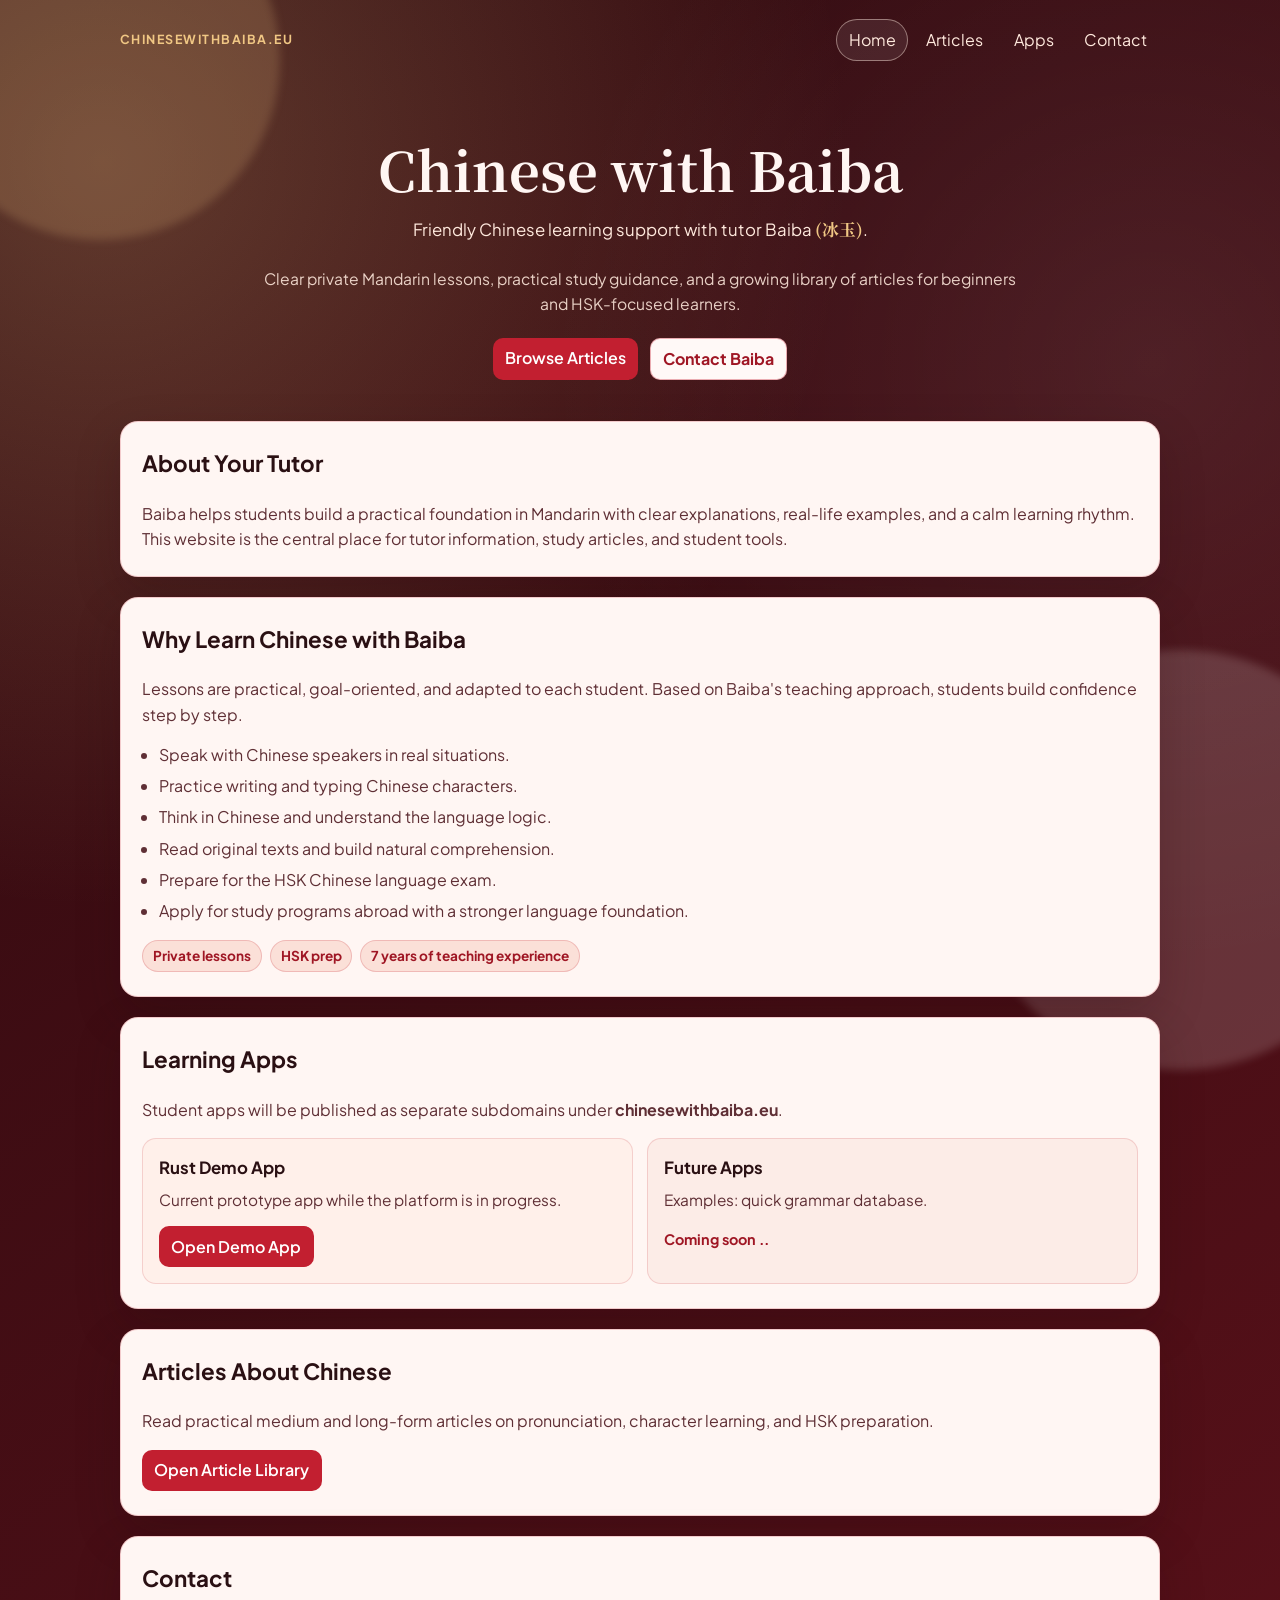
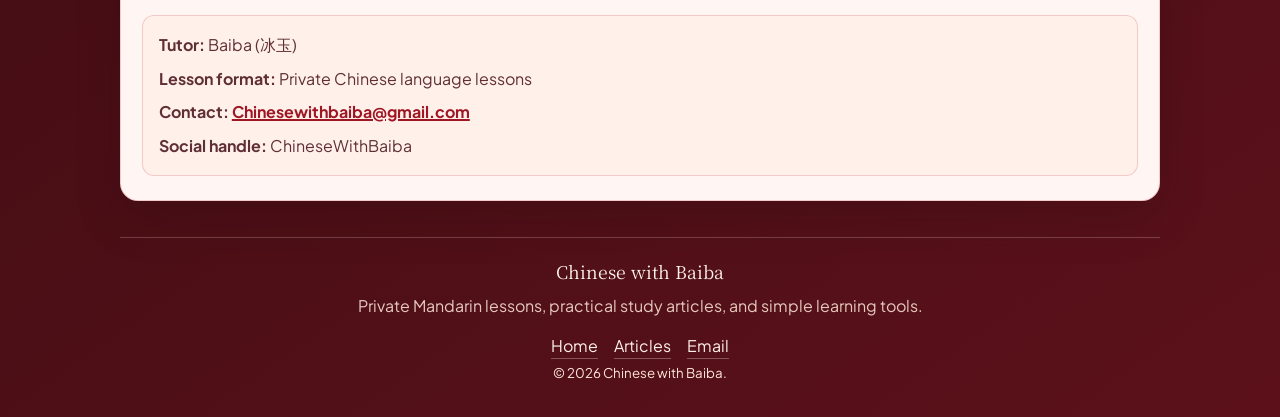
==== index.html @ e91f938c "Unify site navigation and layout" ====
<!DOCTYPE html>
<html lang="en">
<head>
  <meta charset="UTF-8">
  <meta name="viewport" content="width=device-width, initial-scale=1.0">
  <meta name="description" content="Chinese with Baiba - Learn Chinese with tutor Baiba (冰玉). Discover resources and student apps.">
  <title>Chinese with Baiba</title>
  <link rel="preconnect" href="https://fonts.googleapis.com">
  <link rel="preconnect" href="https://fonts.gstatic.com" crossorigin>
  <link href="https://fonts.googleapis.com/css2?family=Noto+Serif+SC:wght@500;700&family=Plus+Jakarta+Sans:wght@400;500;700&display=swap" rel="stylesheet">
  <link rel="stylesheet" href="assets/css/styles.css">
</head>
<body>
  <a class="skip-link" href="#mainContent">Skip to main content</a>
  <div class="bg-shape bg-shape-left" aria-hidden="true"></div>
  <div class="bg-shape bg-shape-right" aria-hidden="true"></div>

  <nav class="wrapper top-nav fade-up" aria-label="Primary navigation">
    <a class="site-label site-home-link" href="index.html">chinesewithbaiba.eu</a>
    <div class="nav-links">
      <a class="nav-link" href="index.html" aria-current="page">Home</a>
      <a class="nav-link" href="articles.html">Articles</a>
      <a class="nav-link" href="#apps">Apps</a>
      <a class="nav-link" href="#contact">Contact</a>
    </div>
  </nav>

  <header class="site-header wrapper fade-up" id="top">
    <h1>Chinese with Baiba</h1>
    <p class="subtitle">
      Friendly Chinese learning support with tutor Baiba
      <span class="chinese-name" id="chineseName">(冰玉)</span>.
    </p>
    <p class="hero-support">
      Clear private Mandarin lessons, practical study guidance, and a growing library of articles
      for beginners and HSK-focused learners.
    </p>
    <div class="hero-actions" aria-label="Primary actions">
      <a class="app-link" href="articles.html">Browse Articles</a>
      <a class="outline-link" href="#contact">Contact Baiba</a>
    </div>
  </header>

  <main class="wrapper content" id="mainContent">
    <section class="panel fade-up delay-1">
      <h2>About Your Tutor</h2>
      <p>
        Baiba helps students build a practical foundation in Mandarin with clear explanations,
        real-life examples, and a calm learning rhythm. This website is the central place for
        tutor information, study articles, and student tools.
      </p>
    </section>

    <section class="panel fade-up delay-2">
      <h2>Why Learn Chinese with Baiba</h2>
      <p>
        Lessons are practical, goal-oriented, and adapted to each student. Based on Baiba's
        teaching approach, students build confidence step by step.
      </p>
      <ul class="benefits-list">
        <li>Speak with Chinese speakers in real situations.</li>
        <li>Practice writing and typing Chinese characters.</li>
        <li>Think in Chinese and understand the language logic.</li>
        <li>Read original texts and build natural comprehension.</li>
        <li>Prepare for the HSK Chinese language exam.</li>
        <li>Apply for study programs abroad with a stronger language foundation.</li>
      </ul>
      <div class="tags" aria-label="Course focus tags">
        <span class="tag">Private lessons</span>
        <span class="tag">HSK prep</span>
        <span class="tag">7 years of teaching experience</span>
      </div>
    </section>

    <section class="panel fade-up delay-3" id="apps">
      <h2>Learning Apps</h2>
      <p>
        Student apps will be published as separate subdomains under
        <strong>chinesewithbaiba.eu</strong>.
      </p>

      <div class="apps-grid">
        <article class="app-card">
          <h3>Rust Demo App</h3>
          <p>Current prototype app while the platform is in progress.</p>
          <a class="app-link" href="https://medveduska.github.io/myRustDemoProject/" target="_blank" rel="noopener noreferrer">Open Demo App</a>
        </article>

        <article class="app-card muted">
          <h3>Future Apps</h3>
          <p>Examples: quick grammar database.</p>
          <span class="coming-soon">Coming soon ..</span>
        </article>
      </div>
    </section>

    <section class="panel fade-up delay-4">
      <h2>Articles About Chinese</h2>
      <p>
        Read practical medium and long-form articles on pronunciation, character learning,
        and HSK preparation.
      </p>
      <p class="section-actions">
        <a class="app-link" href="articles.html">Open Article Library</a>
      </p>
    </section>

    <section class="panel fade-up delay-4" id="contact">
      <h2>Contact</h2>
      <div class="contact-card">
        <p><strong>Tutor:</strong> Baiba (冰玉)</p>
        <p><strong>Lesson format:</strong> Private Chinese language lessons</p>
        <p><strong>Contact:</strong> <a class="mail-link" href="mailto:Chinesewithbaiba@gmail.com">Chinesewithbaiba@gmail.com</a></p>
        <p><strong>Social handle:</strong> ChineseWithBaiba</p>
      </div>
    </section>
  </main>

  <footer class="site-footer wrapper fade-up delay-4">
    <div class="footer-content">
      <p class="footer-title">Chinese with Baiba</p>
      <p class="footer-copy">Private Mandarin lessons, practical study articles, and simple learning tools.</p>
      <div class="footer-links" aria-label="Footer links">
        <a href="index.html">Home</a>
        <a href="articles.html">Articles</a>
        <a href="mailto:Chinesewithbaiba@gmail.com">Email</a>
      </div>
      <small>&copy; <span id="year"></span> Chinese with Baiba.</small>
    </div>
  </footer>

  <script src="assets/js/main.js"></script>
</body>
</html>
---- assets/css/styles.css ----
:root {
  --bg-deep: #2d0a0f;
  --bg-warm: #5c111a;
  --surface: #fff6f3;
  --surface-strong: #fff0ea;
  --text: #2a1013;
  --text-soft: #5f2f35;
  --accent: #c21f30;
  --accent-dark: #9f1624;
  --gold-soft: #f0c784;
  --line: rgba(194, 31, 48, 0.2);
  --shadow: 0 18px 45px rgba(36, 8, 12, 0.22);
}

* {
  box-sizing: border-box;
}

html {
  scroll-behavior: smooth;
}

body {
  margin: 0;
  font-family: "Plus Jakarta Sans", "Segoe UI", sans-serif;
  color: var(--text);
  background:
    radial-gradient(circle at 8% 8%, rgba(240, 199, 132, 0.25), transparent 34%),
    radial-gradient(circle at 90% 18%, rgba(255, 255, 255, 0.08), transparent 30%),
    linear-gradient(145deg, var(--bg-deep), var(--bg-warm));
  min-height: 100vh;
  line-height: 1.6;
  position: relative;
  overflow-x: hidden;
}

a {
  transition: color 180ms ease, background-color 180ms ease, border-color 180ms ease, opacity 180ms ease;
}

a:focus-visible {
  outline: 3px solid rgba(240, 199, 132, 0.9);
  outline-offset: 3px;
}

.wrapper {
  width: min(1040px, 92%);
  margin-inline: auto;
}

.skip-link {
  position: absolute;
  left: 1rem;
  top: -3rem;
  z-index: 5;
  background: #fff8f4;
  color: var(--accent-dark);
  padding: 0.7rem 0.95rem;
  border-radius: 12px;
  font-weight: 700;
  text-decoration: none;
}

.skip-link:focus {
  top: 1rem;
}

.bg-shape {
  position: fixed;
  border-radius: 999px;
  filter: blur(4px);
  z-index: 0;
  pointer-events: none;
}

.bg-shape-left {
  width: 360px;
  height: 360px;
  background: rgba(240, 199, 132, 0.18);
  top: -120px;
  left: -80px;
}

.bg-shape-right {
  width: 420px;
  height: 420px;
  background: rgba(255, 242, 238, 0.16);
  bottom: -170px;
  right: -110px;
}

.site-header {
  position: relative;
  z-index: 1;
  text-align: center;
  padding: 4.4rem 0 2rem;
}

.site-label {
  margin: 0;
  color: var(--gold-soft);
  letter-spacing: 0.12em;
  text-transform: uppercase;
  font-size: 0.78rem;
  font-weight: 700;
}

.site-home-link {
  text-decoration: none;
}

.site-header h1 {
  margin: 0.4rem 0 0;
  color: #fff6f3;
  font-family: "Noto Serif SC", serif;
  font-size: clamp(2.1rem, 4.2vw, 3.4rem);
  line-height: 1.15;
}

.subtitle {
  margin: 1rem auto 1.4rem;
  max-width: 680px;
  color: #ffe9dd;
  font-size: 1.05rem;
}

.hero-support {
  margin: 0 auto;
  max-width: 760px;
  color: rgba(255, 233, 221, 0.88);
  font-size: 0.98rem;
}

.hero-actions {
  margin-top: 1.35rem;
  display: flex;
  justify-content: center;
  flex-wrap: wrap;
  gap: 0.75rem;
}

.chinese-name {
  font-family: "Noto Serif SC", serif;
  font-weight: 700;
  color: var(--gold-soft);
}

.content {
  position: relative;
  z-index: 1;
  display: grid;
  gap: 1.25rem;
  padding: 0.6rem 0 2rem;
}

.panel {
  background: var(--surface);
  border: 1px solid var(--line);
  border-radius: 18px;
  box-shadow: var(--shadow);
  padding: 1.5rem 1.3rem;
}

.panel h2 {
  margin-top: 0;
  font-size: 1.4rem;
}

.panel p {
  margin-bottom: 0;
  color: var(--text-soft);
}

.benefits-list {
  margin: 0.9rem 0 0;
  padding-left: 1.1rem;
  color: var(--text-soft);
  display: grid;
  gap: 0.35rem;
}

.tags {
  margin-top: 1rem;
  display: flex;
  flex-wrap: wrap;
  gap: 0.5rem;
}

.tag {
  background: #fbe0d8;
  color: var(--accent-dark);
  border: 1px solid rgba(194, 31, 48, 0.2);
  border-radius: 999px;
  padding: 0.28rem 0.62rem;
  font-size: 0.85rem;
  font-weight: 700;
}

.apps-grid {
  margin-top: 1rem;
  display: grid;
  grid-template-columns: repeat(auto-fit, minmax(230px, 1fr));
  gap: 0.9rem;
}

.app-card {
  border: 1px solid rgba(194, 31, 48, 0.16);
  background: var(--surface-strong);
  border-radius: 14px;
  padding: 1rem;
}

.app-card h3 {
  margin: 0 0 0.4rem;
  font-size: 1.05rem;
}

.app-card p {
  margin: 0 0 0.8rem;
  font-size: 0.96rem;
}

.app-link {
  display: inline-block;
  text-decoration: none;
  color: #ffffff;
  background: var(--accent);
  border-radius: 10px;
  padding: 0.48rem 0.78rem;
  font-weight: 600;
}

.app-link:hover {
  background: var(--accent-dark);
}

.secondary-action {
  margin-left: 0.55rem;
}

.section-actions {
  margin-top: 1rem;
}

.outline-link {
  display: inline-block;
  text-decoration: none;
  color: var(--accent-dark);
  border: 1px solid rgba(194, 31, 48, 0.35);
  border-radius: 10px;
  padding: 0.45rem 0.75rem;
  font-weight: 700;
  background: #fff9f7;
}

.outline-link:hover {
  background: #fcece7;
}

.muted {
  background: #fcece7;
}

.coming-soon {
  color: var(--accent-dark);
  font-weight: 700;
  font-size: 0.9rem;
}

.contact-card {
  margin-top: 0.9rem;
  background: var(--surface-strong);
  border: 1px solid rgba(194, 31, 48, 0.18);
  border-radius: 12px;
  padding: 1rem;
}

.contact-card p {
  margin: 0 0 0.5rem;
}

.contact-card p:last-child {
  margin-bottom: 0;
}

.mail-link {
  color: var(--accent-dark);
  font-weight: 700;
  text-decoration-thickness: 2px;
}

.site-footer {
  position: relative;
  z-index: 1;
  text-align: center;
  padding: 0.3rem 0 2rem;
  color: #ffe6d9;
}

.footer-content {
  border-top: 1px solid rgba(255, 233, 221, 0.22);
  padding-top: 1.2rem;
}

.footer-title {
  margin: 0;
  font-family: "Noto Serif SC", serif;
  font-size: 1.1rem;
  color: #fff3ee;
}

.footer-copy {
  margin: 0.45rem auto 0;
  max-width: 620px;
  color: rgba(255, 230, 217, 0.86);
}

.footer-links {
  margin-top: 0.9rem;
  display: flex;
  justify-content: center;
  flex-wrap: wrap;
  gap: 1rem;
}

.footer-links a {
  color: #fff0e7;
  text-decoration: none;
  border-bottom: 1px solid rgba(255, 240, 231, 0.3);
}

.footer-links a:hover {
  border-color: rgba(255, 240, 231, 0.8);
}

.top-nav {
  position: relative;
  z-index: 1;
  display: flex;
  align-items: center;
  justify-content: space-between;
  gap: 1rem;
  flex-wrap: wrap;
  padding-top: 1.2rem;
}

.top-nav .site-label {
  margin: 0;
}

.nav-links {
  display: flex;
  align-items: center;
  flex-wrap: wrap;
  gap: 0.35rem;
}

.nav-link,
.top-nav .back-link {
  color: #ffe9dd;
  text-decoration: none;
  border: 1px solid transparent;
  border-radius: 999px;
  padding: 0.45rem 0.72rem;
}

.nav-link:hover,
.top-nav .back-link:hover {
  border-color: rgba(255, 233, 221, 0.28);
  background: rgba(255, 255, 255, 0.06);
}

.nav-link[aria-current="page"] {
  border-color: rgba(255, 233, 221, 0.45);
  background: rgba(255, 255, 255, 0.08);
}

.article-list {
  display: grid;
  gap: 1rem;
}

.article-card {
  border: 1px solid rgba(194, 31, 48, 0.16);
  background: var(--surface-strong);
  border-radius: 14px;
  padding: 1rem;
}

.article-card h3 {
  margin-top: 0;
  margin-bottom: 0.45rem;
}

.article-card .article-meta {
  margin: 0 0 0.65rem;
  color: var(--accent-dark);
  font-size: 0.9rem;
  font-weight: 600;
}

.article-tags {
  display: flex;
  flex-wrap: wrap;
  gap: 0.4rem;
  margin: 0.75rem 0;
}

.article-tag {
  background: #fbe0d8;
  color: var(--accent-dark);
  border: 1px solid rgba(194, 31, 48, 0.2);
  border-radius: 999px;
  padding: 0.2rem 0.58rem;
  font-size: 0.8rem;
  font-weight: 700;
}

.article-layout {
  position: relative;
  z-index: 1;
  padding-bottom: 2rem;
}

.article-breadcrumb {
  margin-top: 0;
  margin-bottom: 1rem;
}

.article-breadcrumb .back-link {
  color: var(--accent-dark);
  font-weight: 700;
  text-decoration: none;
}

.article-breadcrumb .back-link:hover {
  text-decoration: underline;
}

.article-body {
  color: var(--text-soft);
}

.article-body h2,
.article-body h3 {
  color: var(--text);
  margin-top: 1.3rem;
  margin-bottom: 0.5rem;
}

.article-body p {
  margin: 0 0 0.85rem;
}

.article-body ul {
  margin-top: 0.4rem;
}

.fade-up {
  opacity: 0;
  transform: translateY(10px);
  animation: fadeUp 600ms ease forwards;
}

.delay-1 {
  animation-delay: 80ms;
}

.delay-2 {
  animation-delay: 160ms;
}

.delay-3 {
  animation-delay: 240ms;
}

.delay-4 {
  animation-delay: 320ms;
}

@keyframes fadeUp {
  to {
    opacity: 1;
    transform: translateY(0);
  }
}

@media (max-width: 640px) {
  .site-header {
    padding-top: 3.1rem;
  }

  .top-nav {
    justify-content: center;
  }

  .nav-links {
    justify-content: center;
  }

  .hero-actions,
  .section-actions {
    display: flex;
    flex-wrap: wrap;
    gap: 0.7rem;
  }

  .secondary-action {
    margin-left: 0;
  }

  .panel {
    padding: 1.2rem 1rem;
  }
}

@media (prefers-reduced-motion: reduce) {
  html {
    scroll-behavior: auto;
  }

  a {
    transition: none;
  }

  .fade-up {
    opacity: 1;
    transform: none;
    animation: none;
  }
}
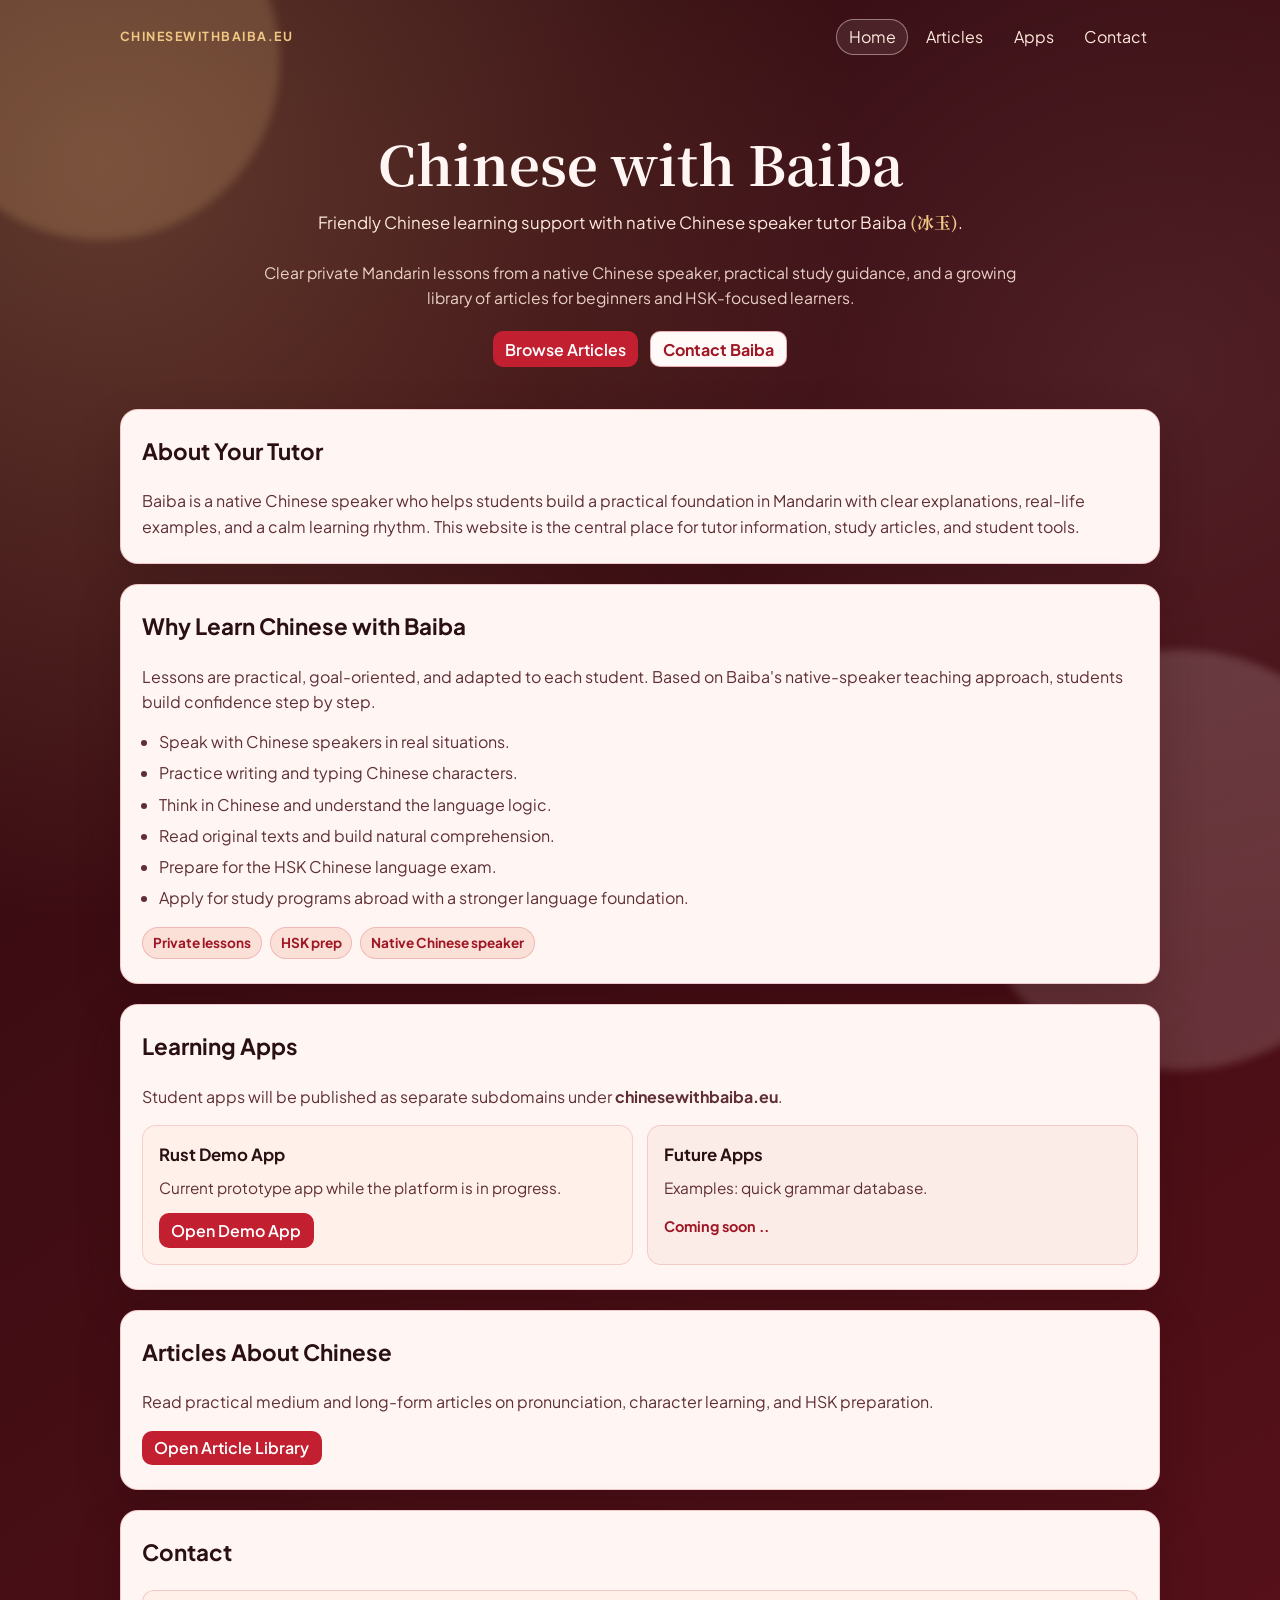
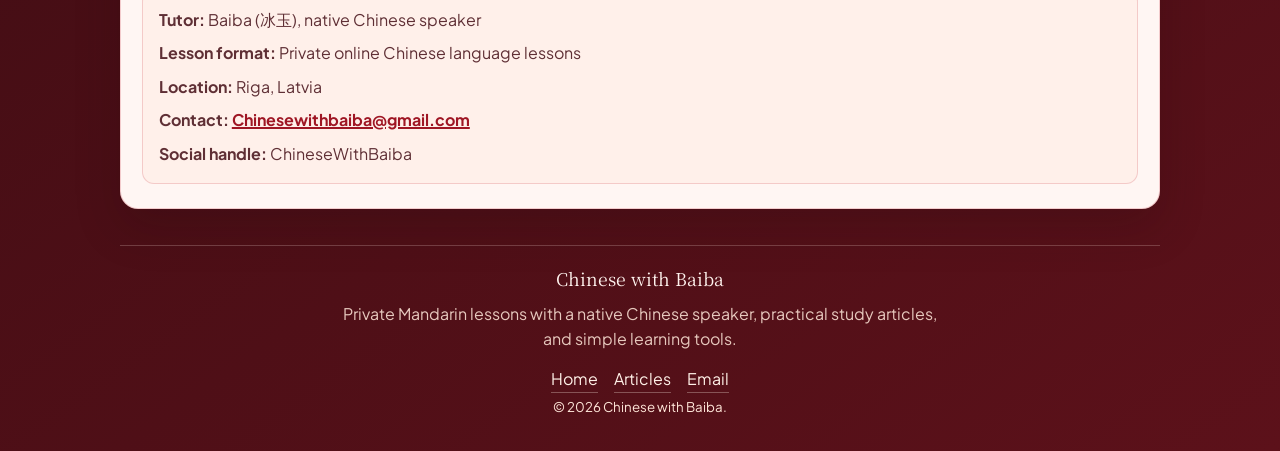
==== commit b2b2408f: "Refine site copy and button alignment" ====
--- a/index.html
+++ b/index.html
@@ -3,7 +3,7 @@
 <head>
   <meta charset="UTF-8">
   <meta name="viewport" content="width=device-width, initial-scale=1.0">
-  <meta name="description" content="Chinese with Baiba - Learn Chinese with tutor Baiba (冰玉). Discover resources and student apps.">
+  <meta name="description" content="Chinese with Baiba - Learn Chinese with native Chinese speaker tutor Baiba (冰玉). Discover resources and student apps.">
   <title>Chinese with Baiba</title>
   <link rel="preconnect" href="https://fonts.googleapis.com">
   <link rel="preconnect" href="https://fonts.gstatic.com" crossorigin>
@@ -28,11 +28,11 @@
   <header class="site-header wrapper fade-up" id="top">
     <h1>Chinese with Baiba</h1>
     <p class="subtitle">
-      Friendly Chinese learning support with tutor Baiba
+      Friendly Chinese learning support with native Chinese speaker tutor Baiba
       <span class="chinese-name" id="chineseName">(冰玉)</span>.
     </p>
     <p class="hero-support">
-      Clear private Mandarin lessons, practical study guidance, and a growing library of articles
+      Clear private Mandarin lessons from a native Chinese speaker, practical study guidance, and a growing library of articles
       for beginners and HSK-focused learners.
     </p>
     <div class="hero-actions" aria-label="Primary actions">
@@ -45,8 +45,8 @@
     <section class="panel fade-up delay-1">
       <h2>About Your Tutor</h2>
       <p>
-        Baiba helps students build a practical foundation in Mandarin with clear explanations,
-        real-life examples, and a calm learning rhythm. This website is the central place for
+        Baiba is a native Chinese speaker who helps students build a practical foundation in Mandarin
+        with clear explanations, real-life examples, and a calm learning rhythm. This website is the central place for
         tutor information, study articles, and student tools.
       </p>
     </section>
@@ -54,7 +54,7 @@
     <section class="panel fade-up delay-2">
       <h2>Why Learn Chinese with Baiba</h2>
       <p>
-        Lessons are practical, goal-oriented, and adapted to each student. Based on Baiba's
+        Lessons are practical, goal-oriented, and adapted to each student. Based on Baiba's native-speaker
         teaching approach, students build confidence step by step.
       </p>
       <ul class="benefits-list">
@@ -68,7 +68,7 @@
       <div class="tags" aria-label="Course focus tags">
         <span class="tag">Private lessons</span>
         <span class="tag">HSK prep</span>
-        <span class="tag">7 years of teaching experience</span>
+        <span class="tag">Native Chinese speaker</span>
       </div>
     </section>
 
@@ -108,8 +108,9 @@
     <section class="panel fade-up delay-4" id="contact">
       <h2>Contact</h2>
       <div class="contact-card">
-        <p><strong>Tutor:</strong> Baiba (冰玉)</p>
-        <p><strong>Lesson format:</strong> Private Chinese language lessons</p>
+        <p><strong>Tutor:</strong> Baiba (冰玉), native Chinese speaker</p>
+        <p><strong>Lesson format:</strong> Private online Chinese language lessons</p>
+        <p><strong>Location:</strong> Riga, Latvia</p>
         <p><strong>Contact:</strong> <a class="mail-link" href="mailto:Chinesewithbaiba@gmail.com">Chinesewithbaiba@gmail.com</a></p>
         <p><strong>Social handle:</strong> ChineseWithBaiba</p>
       </div>
@@ -119,7 +120,7 @@
   <footer class="site-footer wrapper fade-up delay-4">
     <div class="footer-content">
       <p class="footer-title">Chinese with Baiba</p>
-      <p class="footer-copy">Private Mandarin lessons, practical study articles, and simple learning tools.</p>
+      <p class="footer-copy">Private Mandarin lessons with a native Chinese speaker, practical study articles, and simple learning tools.</p>
       <div class="footer-links" aria-label="Footer links">
         <a href="index.html">Home</a>
         <a href="articles.html">Articles</a>
--- a/assets/css/styles.css
+++ b/assets/css/styles.css
@@ -221,13 +221,16 @@
 }
 
 .app-link {
-  display: inline-block;
+  display: inline-flex;
+  align-items: center;
+  justify-content: center;
   text-decoration: none;
   color: #ffffff;
   background: var(--accent);
   border-radius: 10px;
   padding: 0.48rem 0.78rem;
   font-weight: 600;
+  line-height: 1.2;
 }
 
 .app-link:hover {
@@ -243,7 +246,9 @@
 }
 
 .outline-link {
-  display: inline-block;
+  display: inline-flex;
+  align-items: center;
+  justify-content: center;
   text-decoration: none;
   color: var(--accent-dark);
   border: 1px solid rgba(194, 31, 48, 0.35);
@@ -251,6 +256,7 @@
   padding: 0.45rem 0.75rem;
   font-weight: 700;
   background: #fff9f7;
+  line-height: 1.2;
 }
 
 .outline-link:hover {
@@ -359,9 +365,13 @@
 .top-nav .back-link {
   color: #ffe9dd;
   text-decoration: none;
+  display: inline-flex;
+  align-items: center;
+  justify-content: center;
   border: 1px solid transparent;
   border-radius: 999px;
   padding: 0.45rem 0.72rem;
+  line-height: 1.2;
 }
 
 .nav-link:hover,
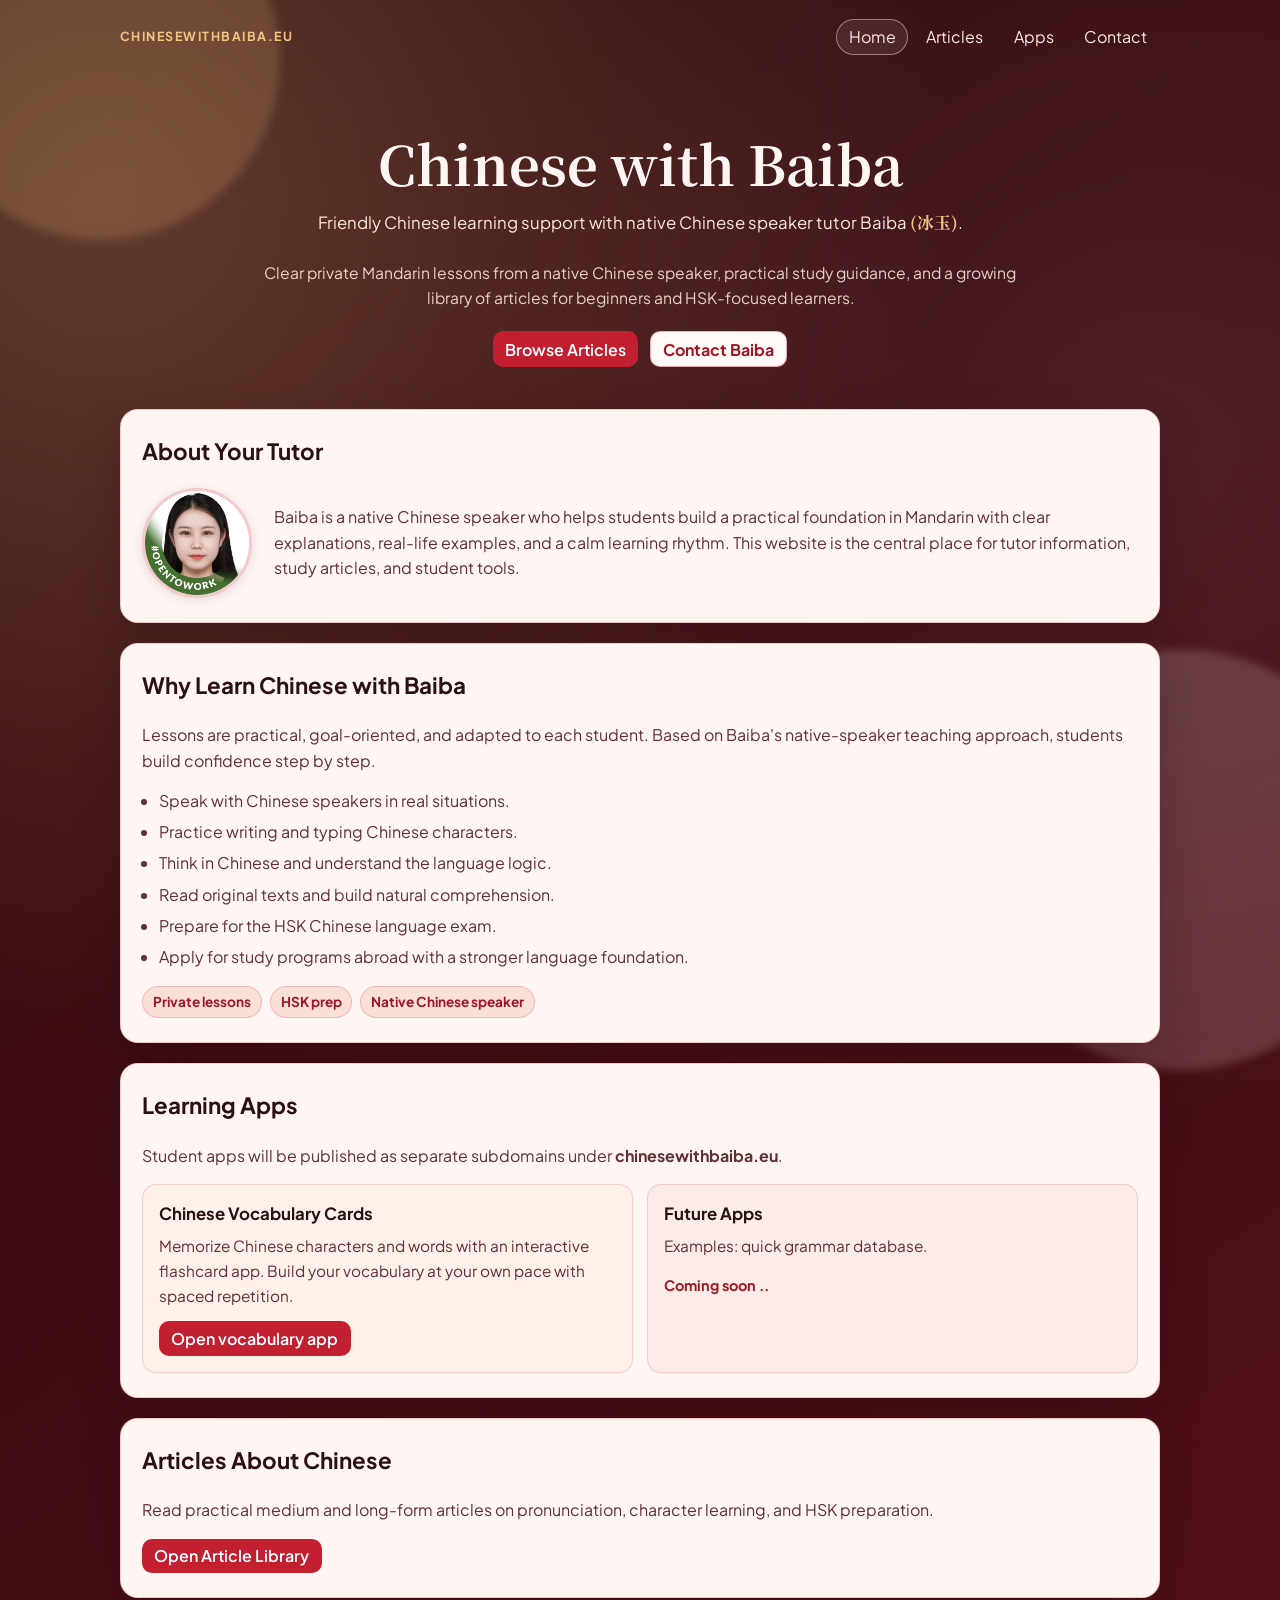
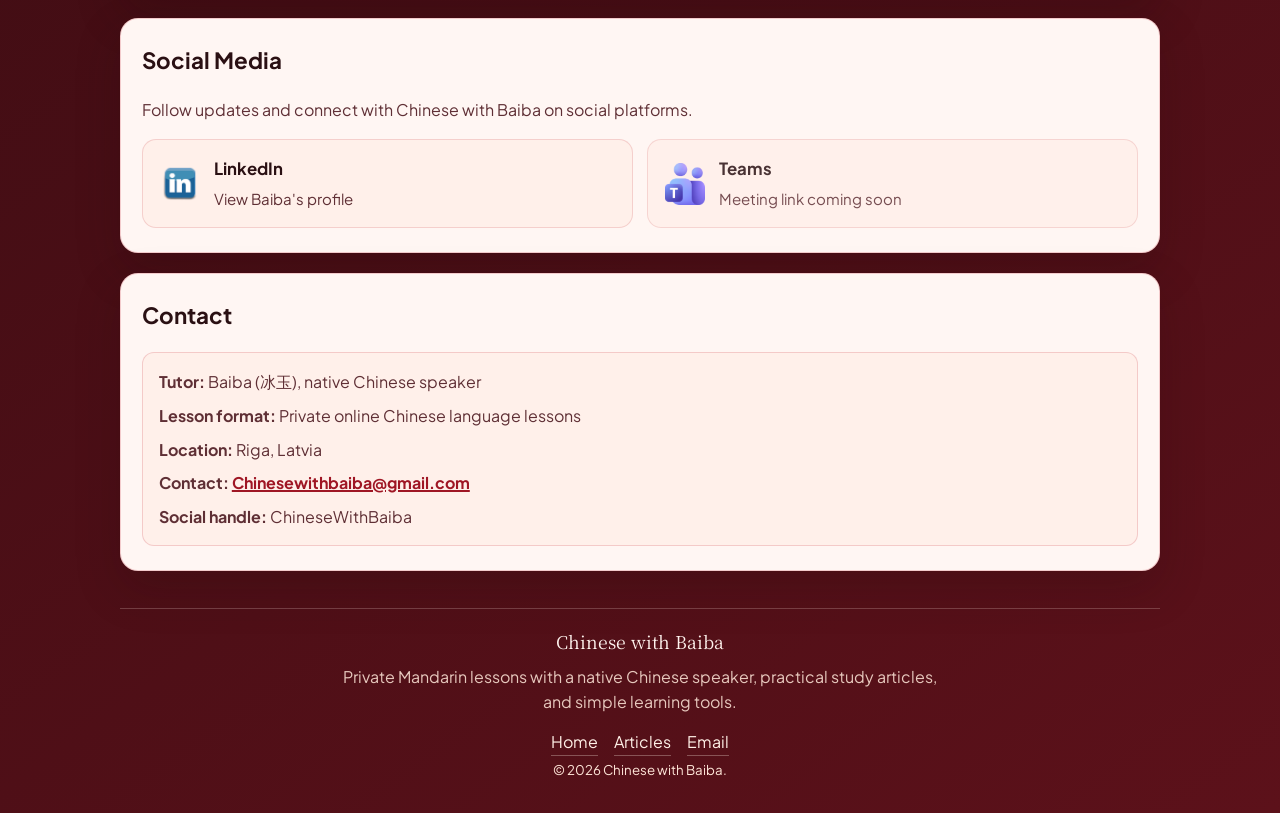
==== commit 69996cab: "feat: add profile picture to about section and update vocabulary app description" ====
--- a/index.html
+++ b/index.html
@@ -44,11 +44,14 @@
   <main class="wrapper content" id="mainContent">
     <section class="panel fade-up delay-1">
       <h2>About Your Tutor</h2>
-      <p>
-        Baiba is a native Chinese speaker who helps students build a practical foundation in Mandarin
-        with clear explanations, real-life examples, and a calm learning rhythm. This website is the central place for
-        tutor information, study articles, and student tools.
-      </p>
+      <div class="about-tutor">
+        <img class="tutor-photo" src="images/profpicture.jpg" alt="Baiba (冰玉), Chinese language tutor">
+        <p>
+          Baiba is a native Chinese speaker who helps students build a practical foundation in Mandarin
+          with clear explanations, real-life examples, and a calm learning rhythm. This website is the central place for
+          tutor information, study articles, and student tools.
+        </p>
+      </div>
     </section>
 
     <section class="panel fade-up delay-2">
@@ -81,9 +84,9 @@
 
       <div class="apps-grid">
         <article class="app-card">
-          <h3>Rust Demo App</h3>
-          <p>Current prototype app while the platform is in progress.</p>
-          <a class="app-link" href="https://medveduska.github.io/myRustDemoProject/" target="_blank" rel="noopener noreferrer">Open Demo App</a>
+          <h3>Chinese Vocabulary Cards</h3>
+          <p>Memorize Chinese characters and words with an interactive flashcard app. Build your vocabulary at your own pace with spaced repetition.</p>
+          <a class="app-link" href="https://wordcards.chinesewithbaiba.eu/" target="_blank" rel="noopener noreferrer">Open vocabulary app</a>
         </article>
 
         <article class="app-card muted">
@@ -103,6 +106,34 @@
       <p class="section-actions">
         <a class="app-link" href="articles.html">Open Article Library</a>
       </p>
+    </section>
+
+    <section class="panel fade-up delay-4" id="social">
+      <h2>Social Media</h2>
+      <p>Follow updates and connect with Chinese with Baiba on social platforms.</p>
+      <div class="social-grid" aria-label="Social media links">
+        <a
+          class="social-link-card"
+          href="https://www.linkedin.com/in/bingyubai/"
+          target="_blank"
+          rel="noopener noreferrer"
+          aria-label="Open LinkedIn profile"
+        >
+          <img class="social-icon" src="images/linkedin.png" alt="LinkedIn logo">
+          <div>
+            <h3>LinkedIn</h3>
+            <p>View Baiba's profile</p>
+          </div>
+        </a>
+
+        <div class="social-link-card is-disabled" aria-label="Teams link coming soon">
+          <img class="social-icon" src="images/teams.svg.png" alt="Microsoft Teams logo">
+          <div>
+            <h3>Teams</h3>
+            <p>Meeting link coming soon</p>
+          </div>
+        </div>
+      </div>
     </section>
 
     <section class="panel fade-up delay-4" id="contact">
--- a/assets/css/styles.css
+++ b/assets/css/styles.css
@@ -295,6 +295,57 @@
   text-decoration-thickness: 2px;
 }
 
+.social-grid {
+  margin-top: 1rem;
+  display: grid;
+  grid-template-columns: repeat(auto-fit, minmax(230px, 1fr));
+  gap: 0.9rem;
+}
+
+.social-link-card {
+  display: flex;
+  align-items: center;
+  gap: 0.8rem;
+  border: 1px solid rgba(194, 31, 48, 0.16);
+  background: var(--surface-strong);
+  border-radius: 14px;
+  padding: 1rem;
+  text-decoration: none;
+  color: inherit;
+}
+
+.social-link-card h3 {
+  margin: 0;
+  font-size: 1.05rem;
+}
+
+.social-link-card p {
+  margin: 0.25rem 0 0;
+  font-size: 0.94rem;
+}
+
+.social-link-card:hover {
+  border-color: rgba(194, 31, 48, 0.32);
+  background: #ffe9e2;
+}
+
+.social-link-card.is-disabled {
+  opacity: 0.85;
+  cursor: not-allowed;
+}
+
+.social-link-card.is-disabled:hover {
+  border-color: rgba(194, 31, 48, 0.16);
+  background: var(--surface-strong);
+}
+
+.social-icon {
+  width: 42px;
+  height: 42px;
+  object-fit: contain;
+  flex: 0 0 42px;
+}
+
 .site-footer {
   position: relative;
   z-index: 1;
@@ -447,6 +498,33 @@
   text-decoration: underline;
 }
 
+/* About tutor section with profile photo */
+.about-tutor {
+  display: flex;
+  align-items: flex-start;
+  gap: 1.4rem;
+  margin-top: 0.5rem;
+}
+
+.tutor-photo {
+  width: 110px;
+  height: 110px;
+  border-radius: 50%;
+  object-fit: cover;
+  object-position: center top;
+  flex-shrink: 0;
+  border: 3px solid rgba(194, 31, 48, 0.2);
+  box-shadow: 0 2px 12px rgba(0, 0, 0, 0.10);
+}
+
+@media (max-width: 480px) {
+  .about-tutor {
+    flex-direction: column;
+    align-items: center;
+    text-align: center;
+  }
+}
+
 .article-body {
   color: var(--text-soft);
 }
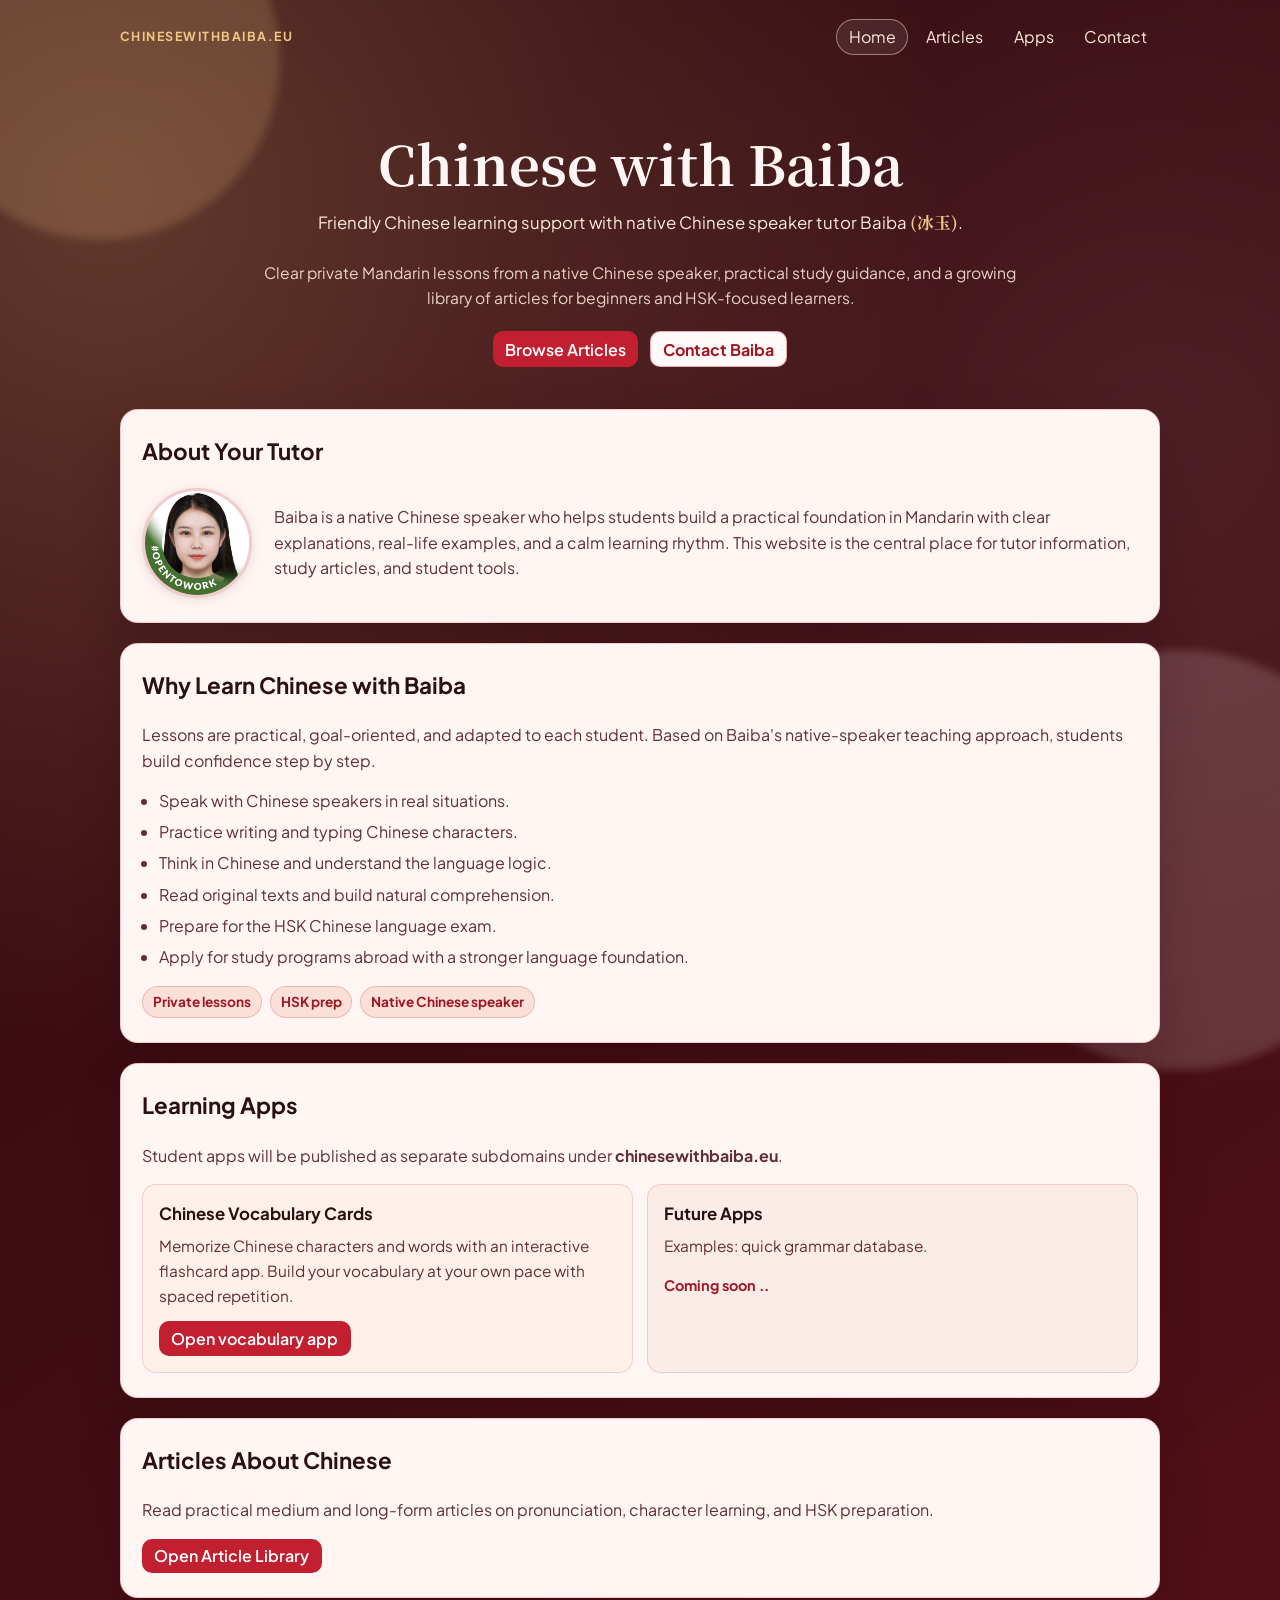
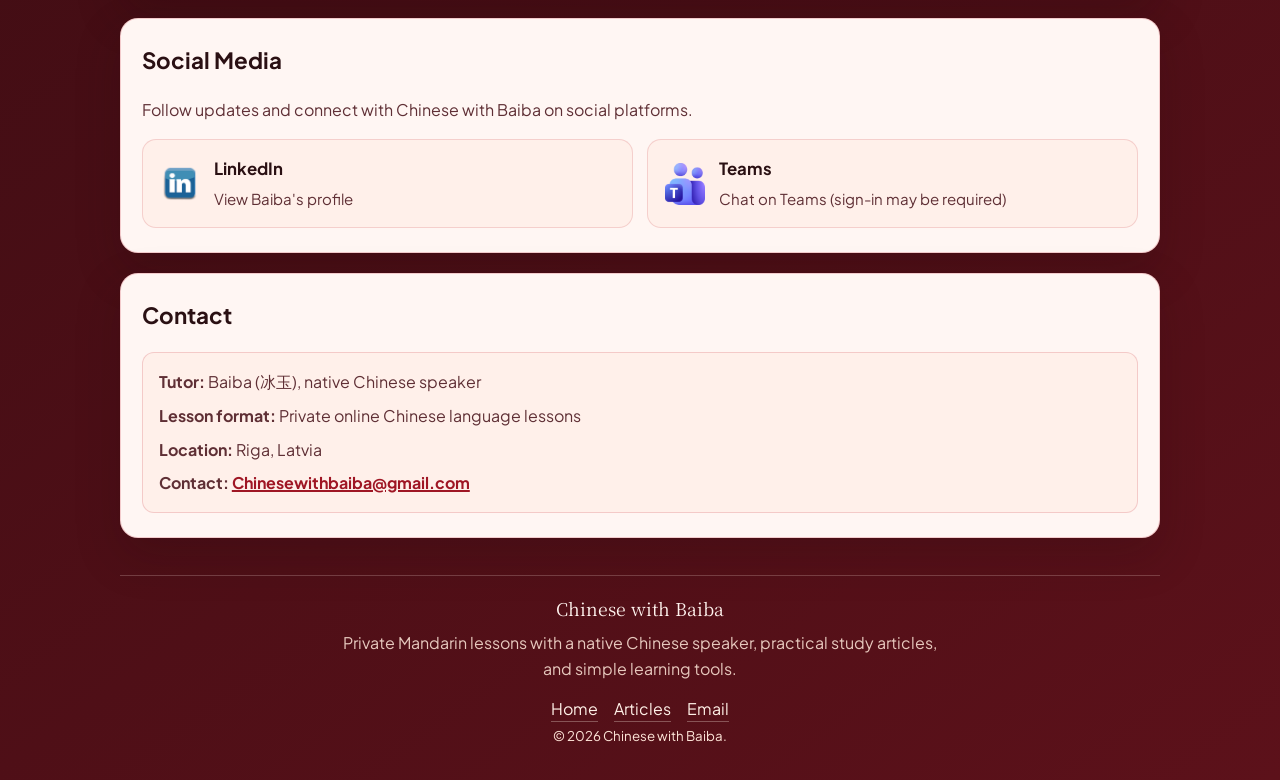
==== commit 13a464fc: "feat: update Teams link and description in social section" ====
--- a/index.html
+++ b/index.html
@@ -126,13 +126,19 @@
           </div>
         </a>
 
-        <div class="social-link-card is-disabled" aria-label="Teams link coming soon">
+        <a
+          class="social-link-card"
+          href="https://teams.microsoft.com/l/chat/0/0?users=bingyu.bai%40outlook.com&topicName=Chat%20with%20Baiba"
+          target="_blank"
+          rel="noopener noreferrer"
+          aria-label="Open Microsoft Teams chat with Baiba"
+        >
           <img class="social-icon" src="images/teams.svg.png" alt="Microsoft Teams logo">
           <div>
             <h3>Teams</h3>
-            <p>Meeting link coming soon</p>
+            <p>Chat on Teams (sign-in may be required)</p>
           </div>
-        </div>
+        </a>
       </div>
     </section>
 
@@ -143,7 +149,6 @@
         <p><strong>Lesson format:</strong> Private online Chinese language lessons</p>
         <p><strong>Location:</strong> Riga, Latvia</p>
         <p><strong>Contact:</strong> <a class="mail-link" href="mailto:Chinesewithbaiba@gmail.com">Chinesewithbaiba@gmail.com</a></p>
-        <p><strong>Social handle:</strong> ChineseWithBaiba</p>
       </div>
     </section>
   </main>
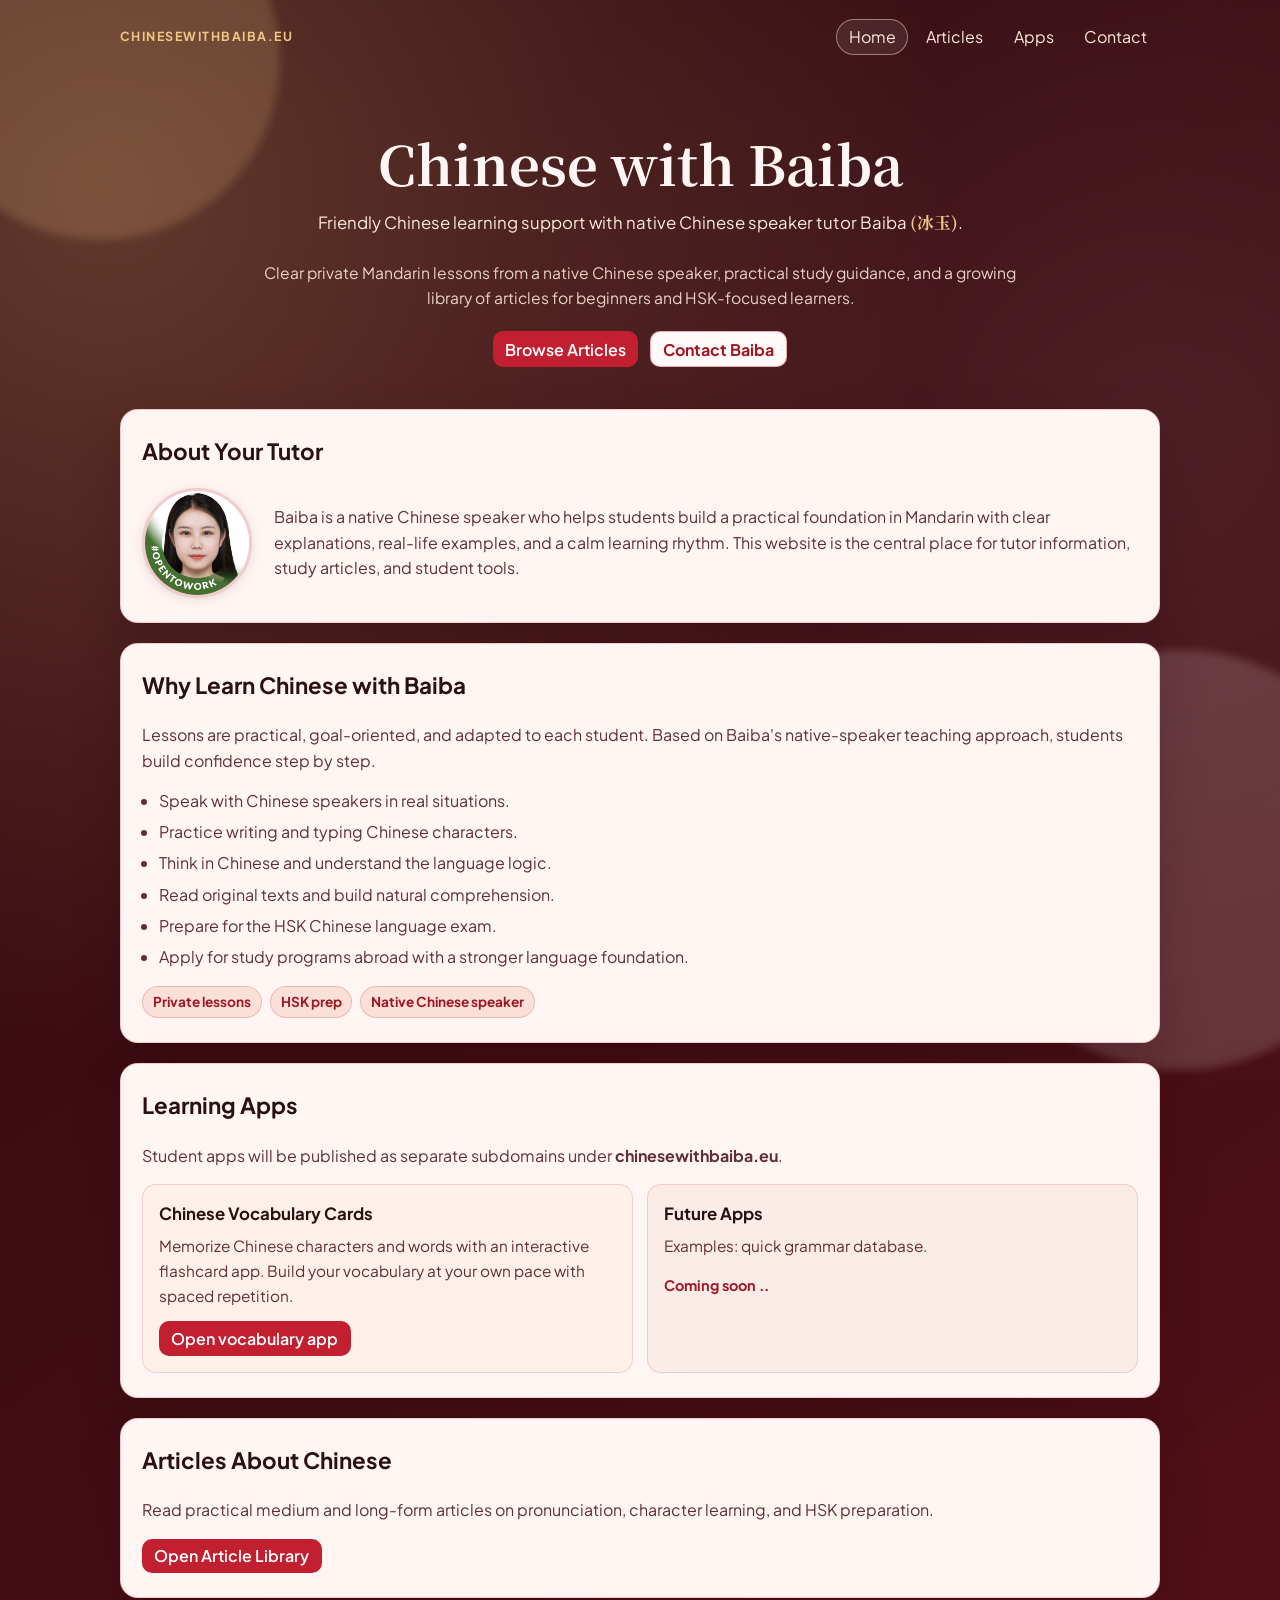
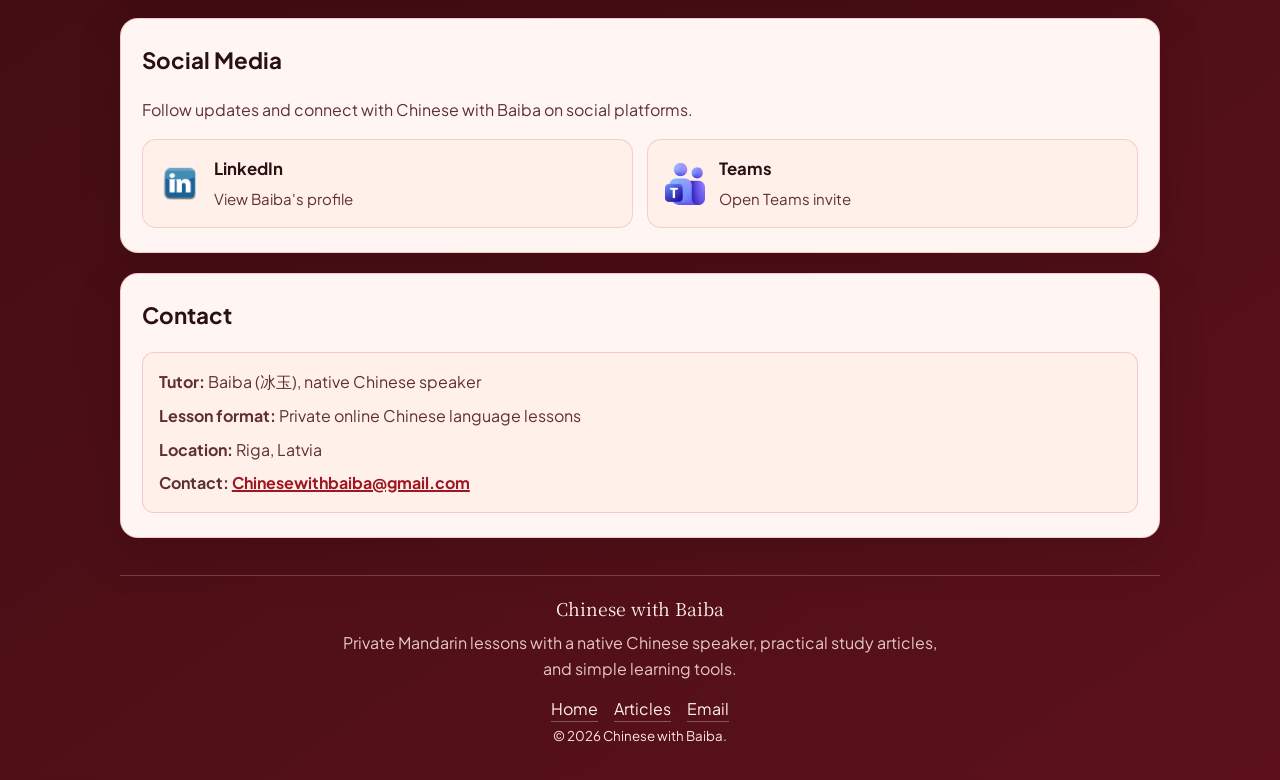
==== commit 7ecff34f: "Update Teams social link to invite URL" ====
--- a/index.html
+++ b/index.html
@@ -128,15 +128,15 @@
 
         <a
           class="social-link-card"
-          href="https://teams.microsoft.com/l/chat/0/0?users=bingyu.bai%40outlook.com&topicName=Chat%20with%20Baiba"
+          href="https://teams.live.com/l/invite/FEAToMgQvKhl4FI1wI?v=g1"
           target="_blank"
           rel="noopener noreferrer"
-          aria-label="Open Microsoft Teams chat with Baiba"
+          aria-label="Open Microsoft Teams invite"
         >
           <img class="social-icon" src="images/teams.svg.png" alt="Microsoft Teams logo">
           <div>
             <h3>Teams</h3>
-            <p>Chat on Teams (sign-in may be required)</p>
+            <p>Open Teams invite</p>
           </div>
         </a>
       </div>
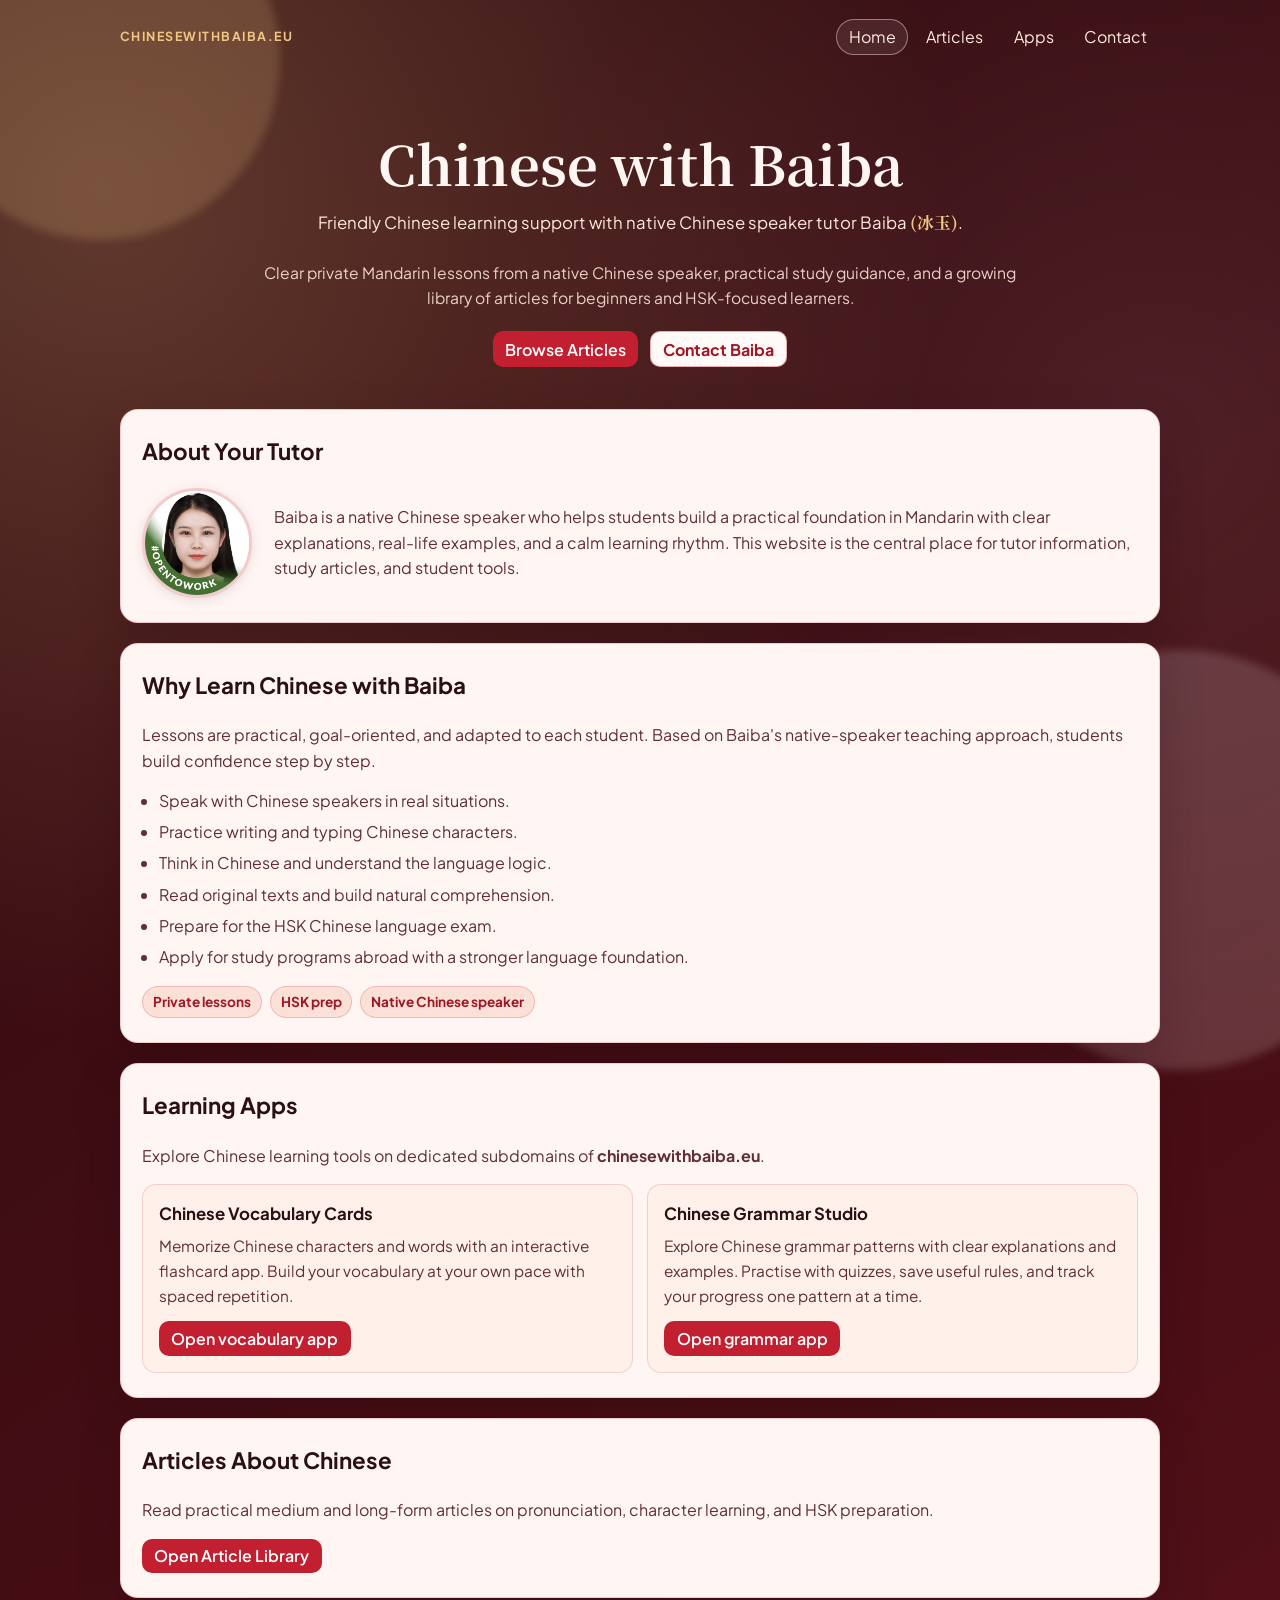
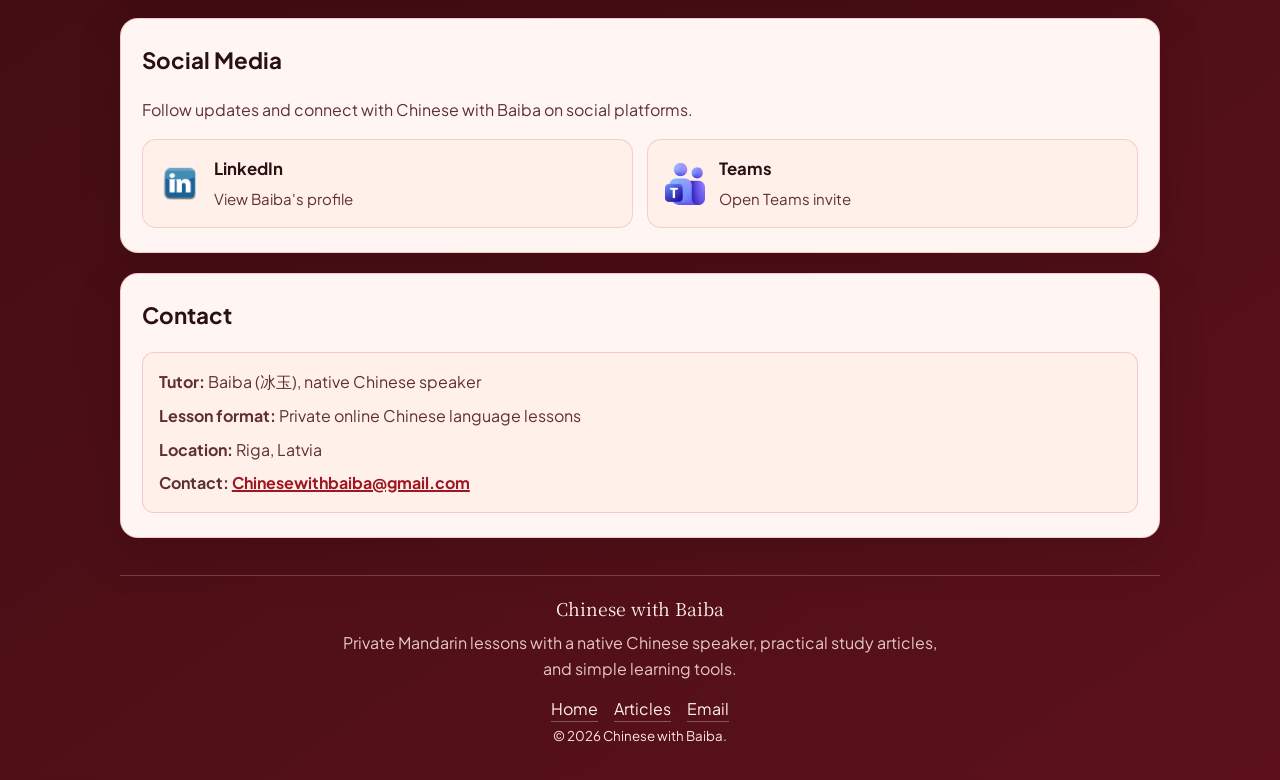
==== commit d4d956da: "added article and link to chinese grammar studio" ====
--- a/index.html
+++ b/index.html
@@ -78,7 +78,7 @@
     <section class="panel fade-up delay-3" id="apps">
       <h2>Learning Apps</h2>
       <p>
-        Student apps will be published as separate subdomains under
+        Explore Chinese learning tools on dedicated subdomains of
         <strong>chinesewithbaiba.eu</strong>.
       </p>
 
@@ -89,10 +89,10 @@
           <a class="app-link" href="https://wordcards.chinesewithbaiba.eu/" target="_blank" rel="noopener noreferrer">Open vocabulary app</a>
         </article>
 
-        <article class="app-card muted">
-          <h3>Future Apps</h3>
-          <p>Examples: quick grammar database.</p>
-          <span class="coming-soon">Coming soon ..</span>
+        <article class="app-card">
+          <h3>Chinese Grammar Studio</h3>
+          <p>Explore Chinese grammar patterns with clear explanations and examples. Practise with quizzes, save useful rules, and track your progress one pattern at a time.</p>
+          <a class="app-link" href="https://grammar.chinesewithbaiba.eu/" target="_blank" rel="noopener noreferrer">Open grammar app</a>
         </article>
       </div>
     </section>
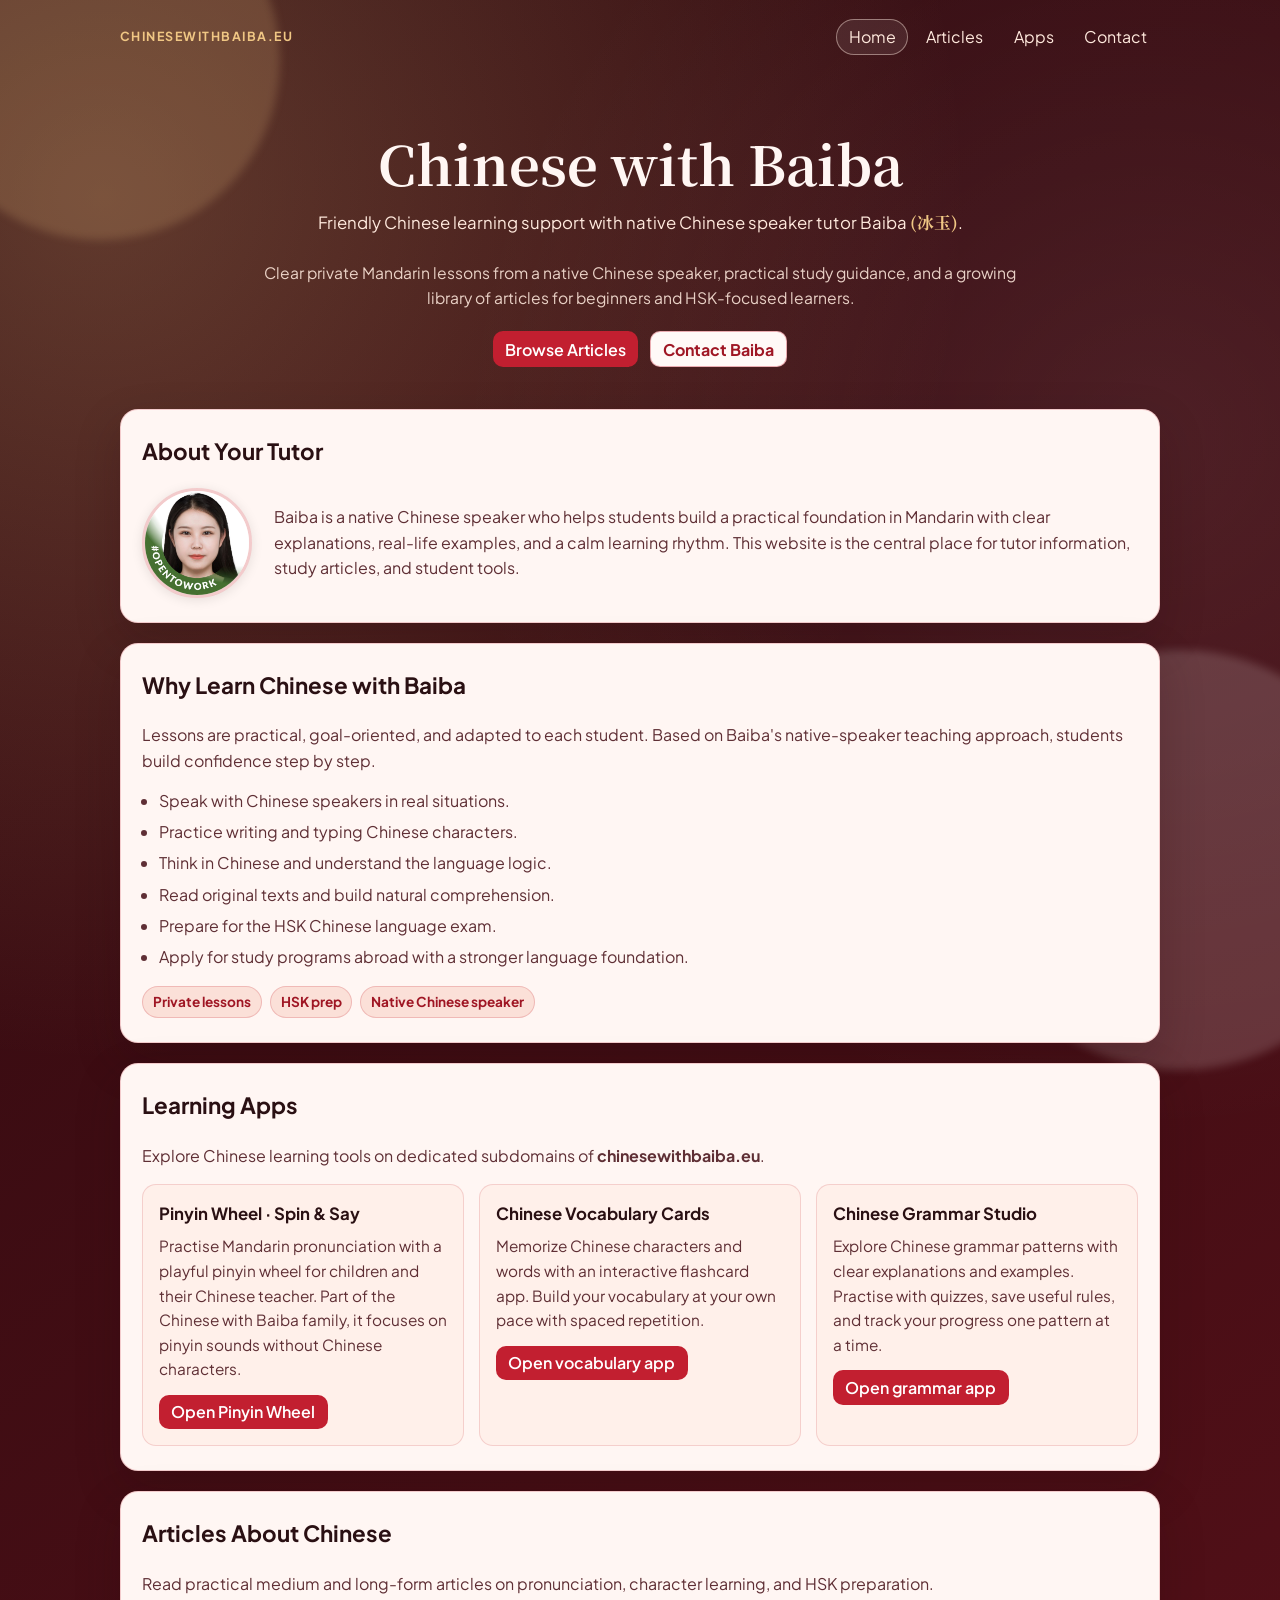
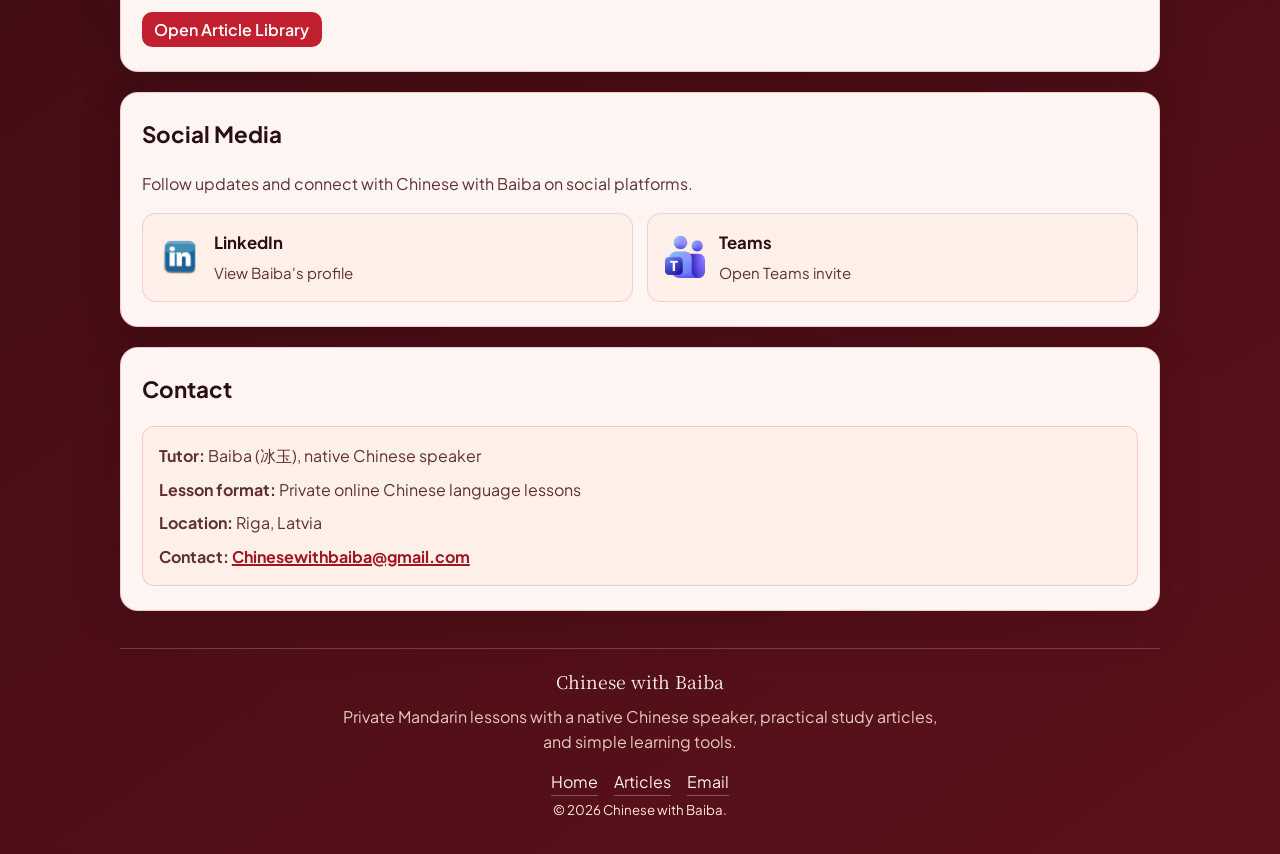
==== commit 1a706c02: "Add Pinyin Wheel and improve search visibility" ====
--- a/index.html
+++ b/index.html
@@ -3,12 +3,22 @@
 <head>
   <meta charset="UTF-8">
   <meta name="viewport" content="width=device-width, initial-scale=1.0">
-  <meta name="description" content="Chinese with Baiba - Learn Chinese with native Chinese speaker tutor Baiba (冰玉). Discover resources and student apps.">
-  <title>Chinese with Baiba</title>
+  <meta name="description" content="Learn Mandarin online with native Chinese speaker Baiba. Explore private lessons, HSK study articles, vocabulary cards, Grammar Studio and Pinyin Wheel.">
+  <title>Online Mandarin Lessons &amp; Learning Apps | Chinese with Baiba</title>
   <link rel="preconnect" href="https://fonts.googleapis.com">
   <link rel="preconnect" href="https://fonts.gstatic.com" crossorigin>
   <link href="https://fonts.googleapis.com/css2?family=Noto+Serif+SC:wght@500;700&family=Plus+Jakarta+Sans:wght@400;500;700&display=swap" rel="stylesheet">
   <link rel="stylesheet" href="assets/css/styles.css">
+  <!-- SEO:start -->
+  <link rel="canonical" href="https://chinesewithbaiba.eu/">
+  <meta property="og:site_name" content="Chinese with Baiba">
+  <meta property="og:type" content="website">
+  <meta property="og:url" content="https://chinesewithbaiba.eu/">
+  <meta property="og:title" content="Online Mandarin Lessons &amp; Learning Apps | Chinese with Baiba">
+  <meta property="og:description" content="Learn Mandarin online with native Chinese speaker Baiba. Explore private lessons, HSK study articles, vocabulary cards, Grammar Studio and Pinyin Wheel.">
+  <meta name="twitter:card" content="summary">
+  <script type="application/ld+json">{"@context": "https://schema.org", "@type": "WebSite", "name": "Chinese with Baiba", "url": "https://chinesewithbaiba.eu/", "publisher": {"@type": "Person", "name": "Baiba", "alternateName": "冰玉", "url": "https://chinesewithbaiba.eu/"}}</script>
+  <!-- SEO:end -->
 </head>
 <body>
   <a class="skip-link" href="#mainContent">Skip to main content</a>
@@ -83,6 +93,12 @@
       </p>
 
       <div class="apps-grid">
+        <article class="app-card">
+          <h3>Pinyin Wheel · Spin &amp; Say</h3>
+          <p>Practise Mandarin pronunciation with a playful pinyin wheel for children and their Chinese teacher. Part of the Chinese with Baiba family, it focuses on pinyin sounds without Chinese characters.</p>
+          <a class="app-link" href="https://pinyinwheel.chinesewithbaiba.eu/" target="_blank" rel="noopener noreferrer">Open Pinyin Wheel</a>
+        </article>
+
         <article class="app-card">
           <h3>Chinese Vocabulary Cards</h3>
           <p>Memorize Chinese characters and words with an interactive flashcard app. Build your vocabulary at your own pace with spaced repetition.</p>
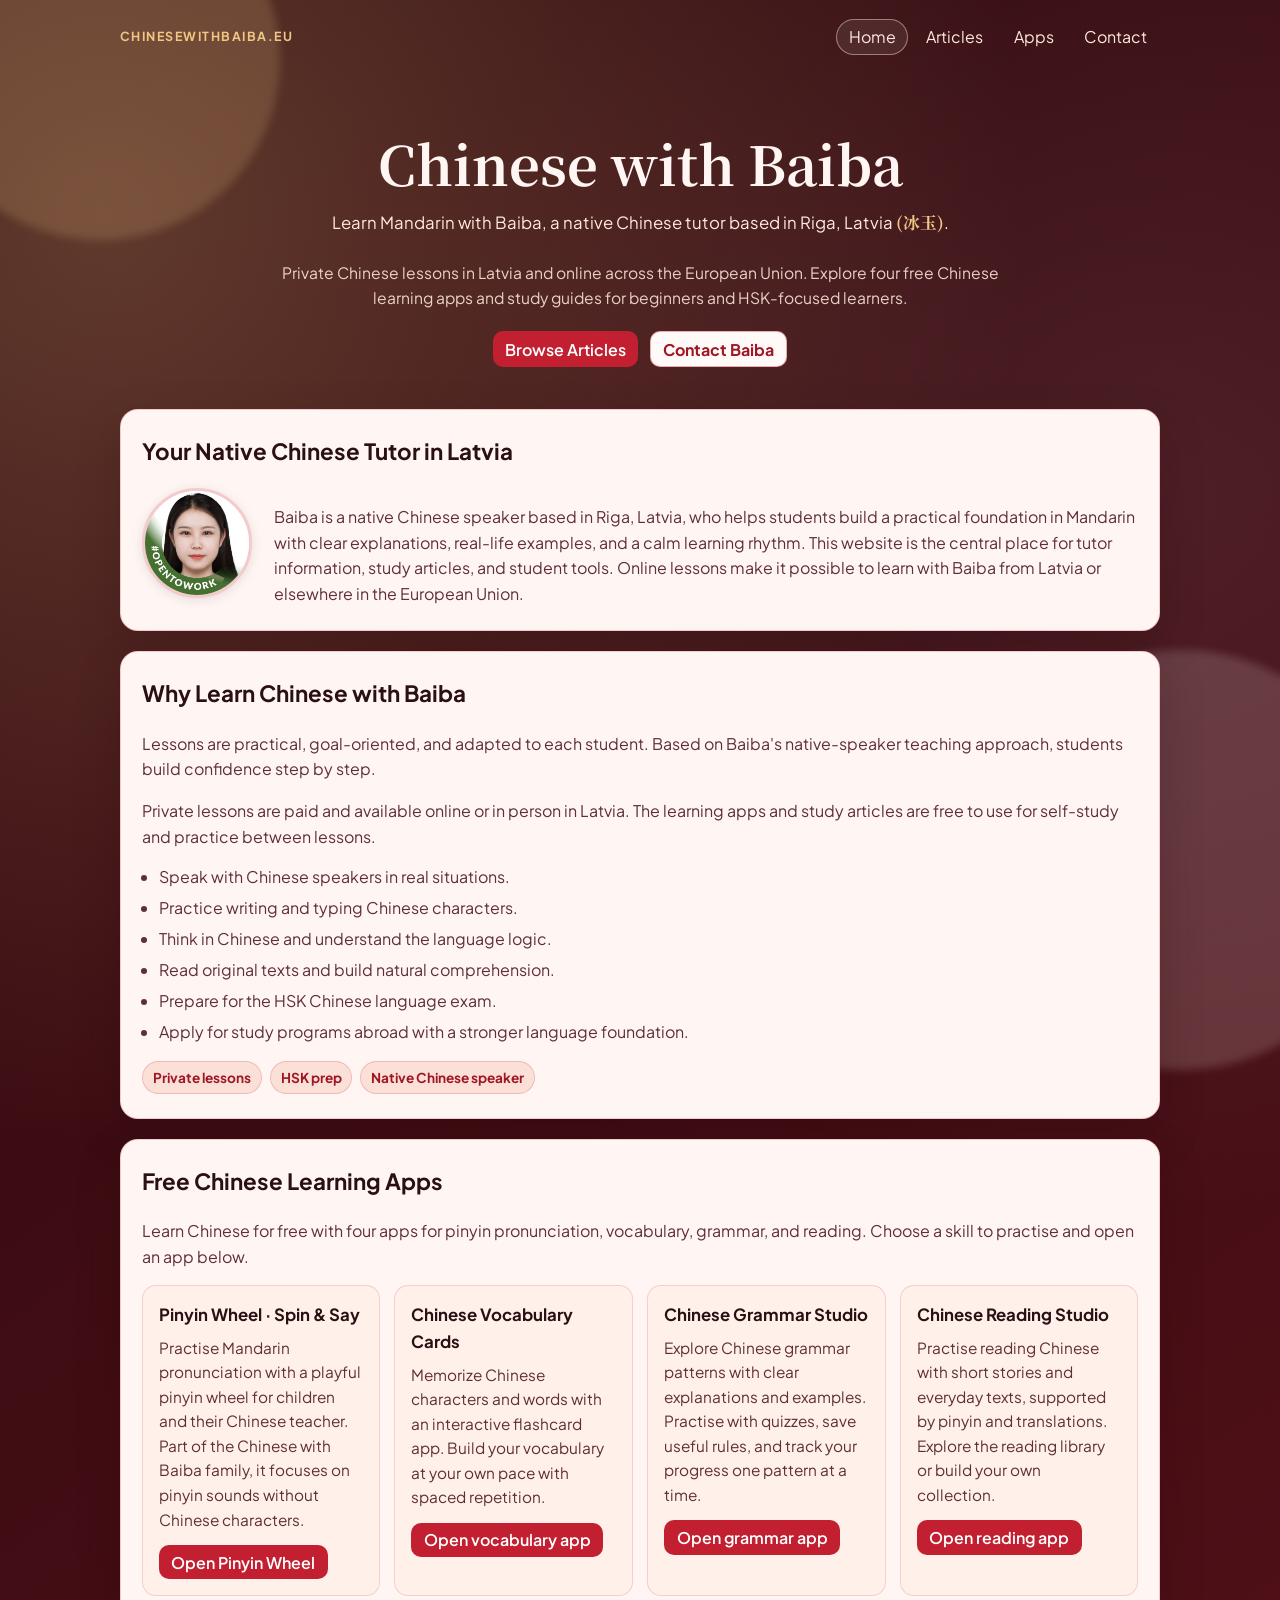
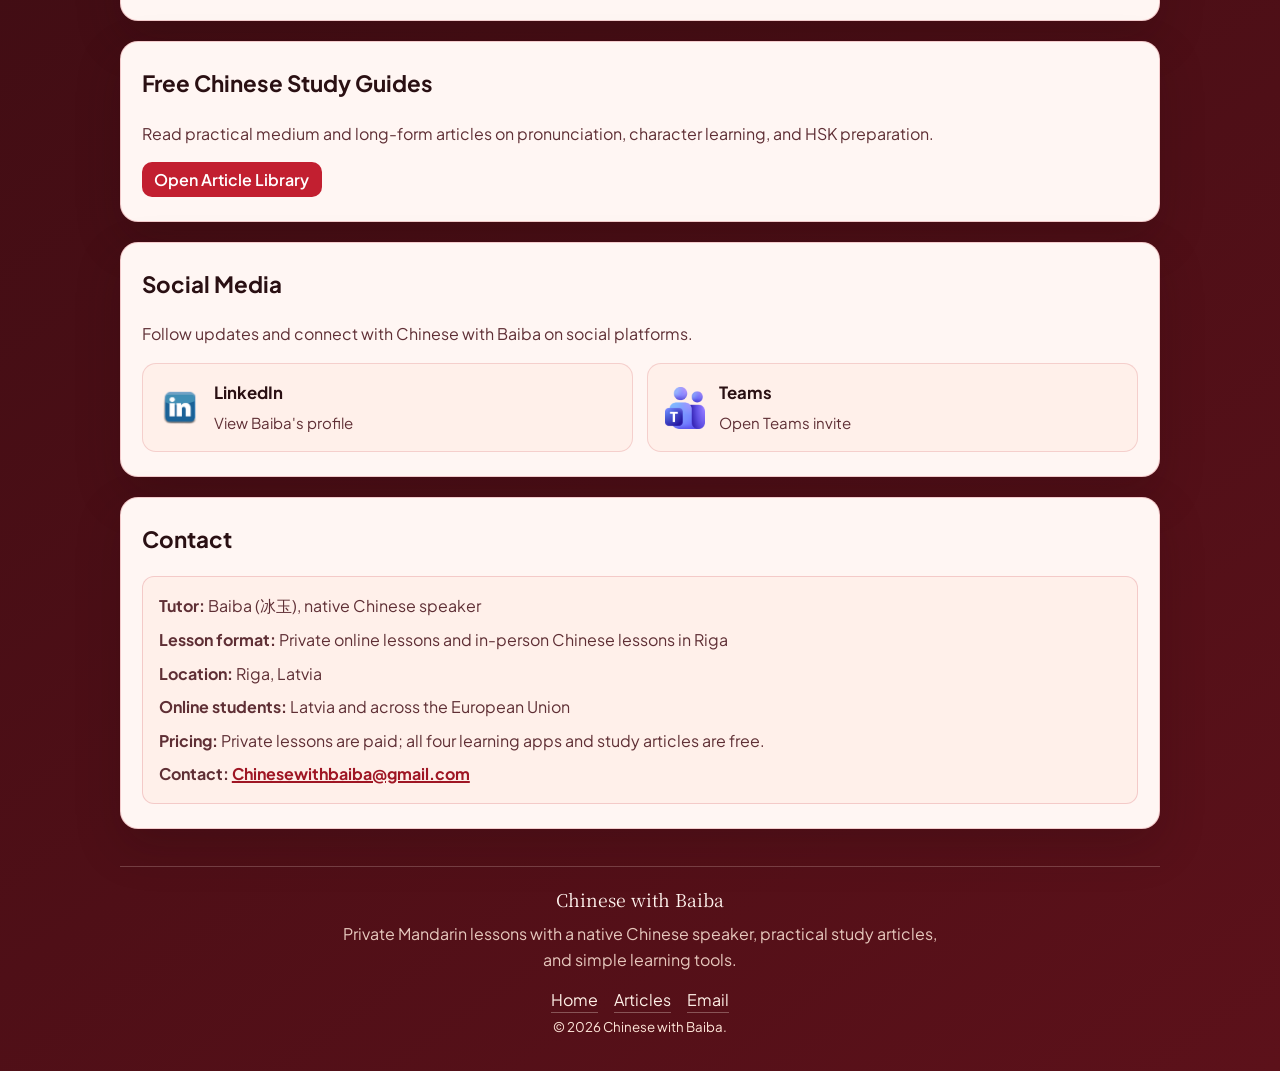
==== commit 51adcc7e: "added link to new app" ====
--- a/index.html
+++ b/index.html
@@ -3,8 +3,8 @@
 <head>
   <meta charset="UTF-8">
   <meta name="viewport" content="width=device-width, initial-scale=1.0">
-  <meta name="description" content="Learn Mandarin online with native Chinese speaker Baiba. Explore private lessons, HSK study articles, vocabulary cards, Grammar Studio and Pinyin Wheel.">
-  <title>Online Mandarin Lessons &amp; Learning Apps | Chinese with Baiba</title>
+  <meta name="description" content="Learn with Baiba, a native Chinese tutor in Riga, Latvia. Book lessons in person or online across the EU, and explore four free Chinese learning apps.">
+  <title>Chinese Tutor in Latvia &amp; Free Apps | Chinese with Baiba</title>
   <link rel="preconnect" href="https://fonts.googleapis.com">
   <link rel="preconnect" href="https://fonts.gstatic.com" crossorigin>
   <link href="https://fonts.googleapis.com/css2?family=Noto+Serif+SC:wght@500;700&family=Plus+Jakarta+Sans:wght@400;500;700&display=swap" rel="stylesheet">
@@ -14,8 +14,8 @@
   <meta property="og:site_name" content="Chinese with Baiba">
   <meta property="og:type" content="website">
   <meta property="og:url" content="https://chinesewithbaiba.eu/">
-  <meta property="og:title" content="Online Mandarin Lessons &amp; Learning Apps | Chinese with Baiba">
-  <meta property="og:description" content="Learn Mandarin online with native Chinese speaker Baiba. Explore private lessons, HSK study articles, vocabulary cards, Grammar Studio and Pinyin Wheel.">
+  <meta property="og:title" content="Chinese Tutor in Latvia &amp; Free Apps | Chinese with Baiba">
+  <meta property="og:description" content="Learn with Baiba, a native Chinese tutor in Riga, Latvia. Book lessons in person or online across the EU, and explore four free Chinese learning apps.">
   <meta name="twitter:card" content="summary">
   <script type="application/ld+json">{"@context": "https://schema.org", "@type": "WebSite", "name": "Chinese with Baiba", "url": "https://chinesewithbaiba.eu/", "publisher": {"@type": "Person", "name": "Baiba", "alternateName": "冰玉", "url": "https://chinesewithbaiba.eu/"}}</script>
   <!-- SEO:end -->
@@ -38,12 +38,12 @@
   <header class="site-header wrapper fade-up" id="top">
     <h1>Chinese with Baiba</h1>
     <p class="subtitle">
-      Friendly Chinese learning support with native Chinese speaker tutor Baiba
+      Learn Mandarin with Baiba, a native Chinese tutor based in Riga, Latvia
       <span class="chinese-name" id="chineseName">(冰玉)</span>.
     </p>
     <p class="hero-support">
-      Clear private Mandarin lessons from a native Chinese speaker, practical study guidance, and a growing library of articles
-      for beginners and HSK-focused learners.
+      Private Chinese lessons in Latvia and online across the European Union. Explore four free Chinese learning apps
+      and study guides for beginners and HSK-focused learners.
     </p>
     <div class="hero-actions" aria-label="Primary actions">
       <a class="app-link" href="articles.html">Browse Articles</a>
@@ -53,13 +53,14 @@
 
   <main class="wrapper content" id="mainContent">
     <section class="panel fade-up delay-1">
-      <h2>About Your Tutor</h2>
+      <h2>Your Native Chinese Tutor in Latvia</h2>
       <div class="about-tutor">
         <img class="tutor-photo" src="images/profpicture.jpg" alt="Baiba (冰玉), Chinese language tutor">
         <p>
-          Baiba is a native Chinese speaker who helps students build a practical foundation in Mandarin
+          Baiba is a native Chinese speaker based in Riga, Latvia, who helps students build a practical foundation in Mandarin
           with clear explanations, real-life examples, and a calm learning rhythm. This website is the central place for
-          tutor information, study articles, and student tools.
+          tutor information, study articles, and student tools. Online lessons make it possible to learn with Baiba
+          from Latvia or elsewhere in the European Union.
         </p>
       </div>
     </section>
@@ -69,6 +70,10 @@
       <p>
         Lessons are practical, goal-oriented, and adapted to each student. Based on Baiba's native-speaker
         teaching approach, students build confidence step by step.
+      </p>
+      <p>
+        Private lessons are paid and available online or in person in Latvia. The learning apps and study articles
+        are free to use for self-study and practice between lessons.
       </p>
       <ul class="benefits-list">
         <li>Speak with Chinese speakers in real situations.</li>
@@ -86,10 +91,10 @@
     </section>
 
     <section class="panel fade-up delay-3" id="apps">
-      <h2>Learning Apps</h2>
-      <p>
-        Explore Chinese learning tools on dedicated subdomains of
-        <strong>chinesewithbaiba.eu</strong>.
+      <h2>Free Chinese Learning Apps</h2>
+      <p>
+        Learn Chinese for free with four apps for pinyin pronunciation, vocabulary, grammar, and reading.
+        Choose a skill to practise and open an app below.
       </p>
 
       <div class="apps-grid">
@@ -110,11 +115,17 @@
           <p>Explore Chinese grammar patterns with clear explanations and examples. Practise with quizzes, save useful rules, and track your progress one pattern at a time.</p>
           <a class="app-link" href="https://grammar.chinesewithbaiba.eu/" target="_blank" rel="noopener noreferrer">Open grammar app</a>
         </article>
+
+        <article class="app-card">
+          <h3>Chinese Reading Studio</h3>
+          <p>Practise reading Chinese with short stories and everyday texts, supported by pinyin and translations. Explore the reading library or build your own collection.</p>
+          <a class="app-link" href="https://reading.chinesewithbaiba.eu/" target="_blank" rel="noopener noreferrer">Open reading app</a>
+        </article>
       </div>
     </section>
 
     <section class="panel fade-up delay-4">
-      <h2>Articles About Chinese</h2>
+      <h2>Free Chinese Study Guides</h2>
       <p>
         Read practical medium and long-form articles on pronunciation, character learning,
         and HSK preparation.
@@ -162,8 +173,10 @@
       <h2>Contact</h2>
       <div class="contact-card">
         <p><strong>Tutor:</strong> Baiba (冰玉), native Chinese speaker</p>
-        <p><strong>Lesson format:</strong> Private online Chinese language lessons</p>
+        <p><strong>Lesson format:</strong> Private online lessons and in-person Chinese lessons in Riga</p>
         <p><strong>Location:</strong> Riga, Latvia</p>
+        <p><strong>Online students:</strong> Latvia and across the European Union</p>
+        <p><strong>Pricing:</strong> Private lessons are paid; all four learning apps and study articles are free.</p>
         <p><strong>Contact:</strong> <a class="mail-link" href="mailto:Chinesewithbaiba@gmail.com">Chinesewithbaiba@gmail.com</a></p>
       </div>
     </section>
